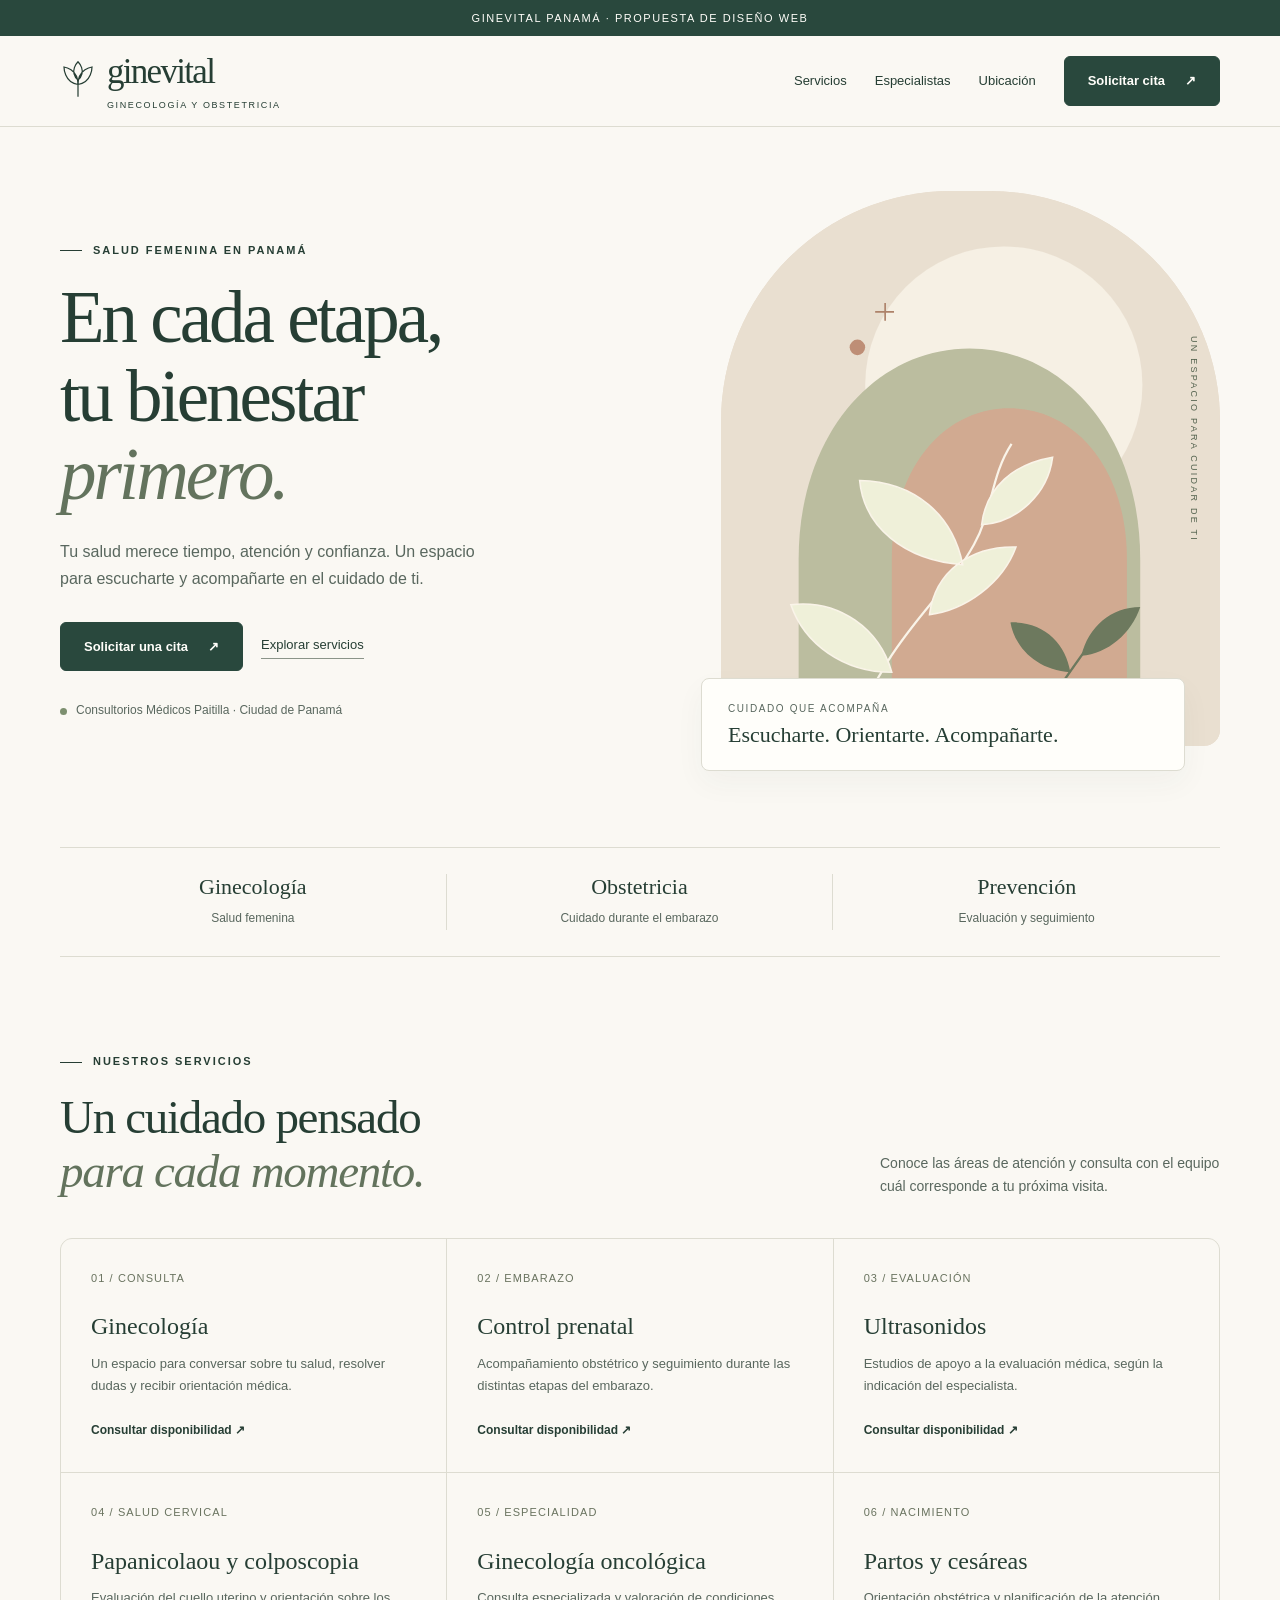
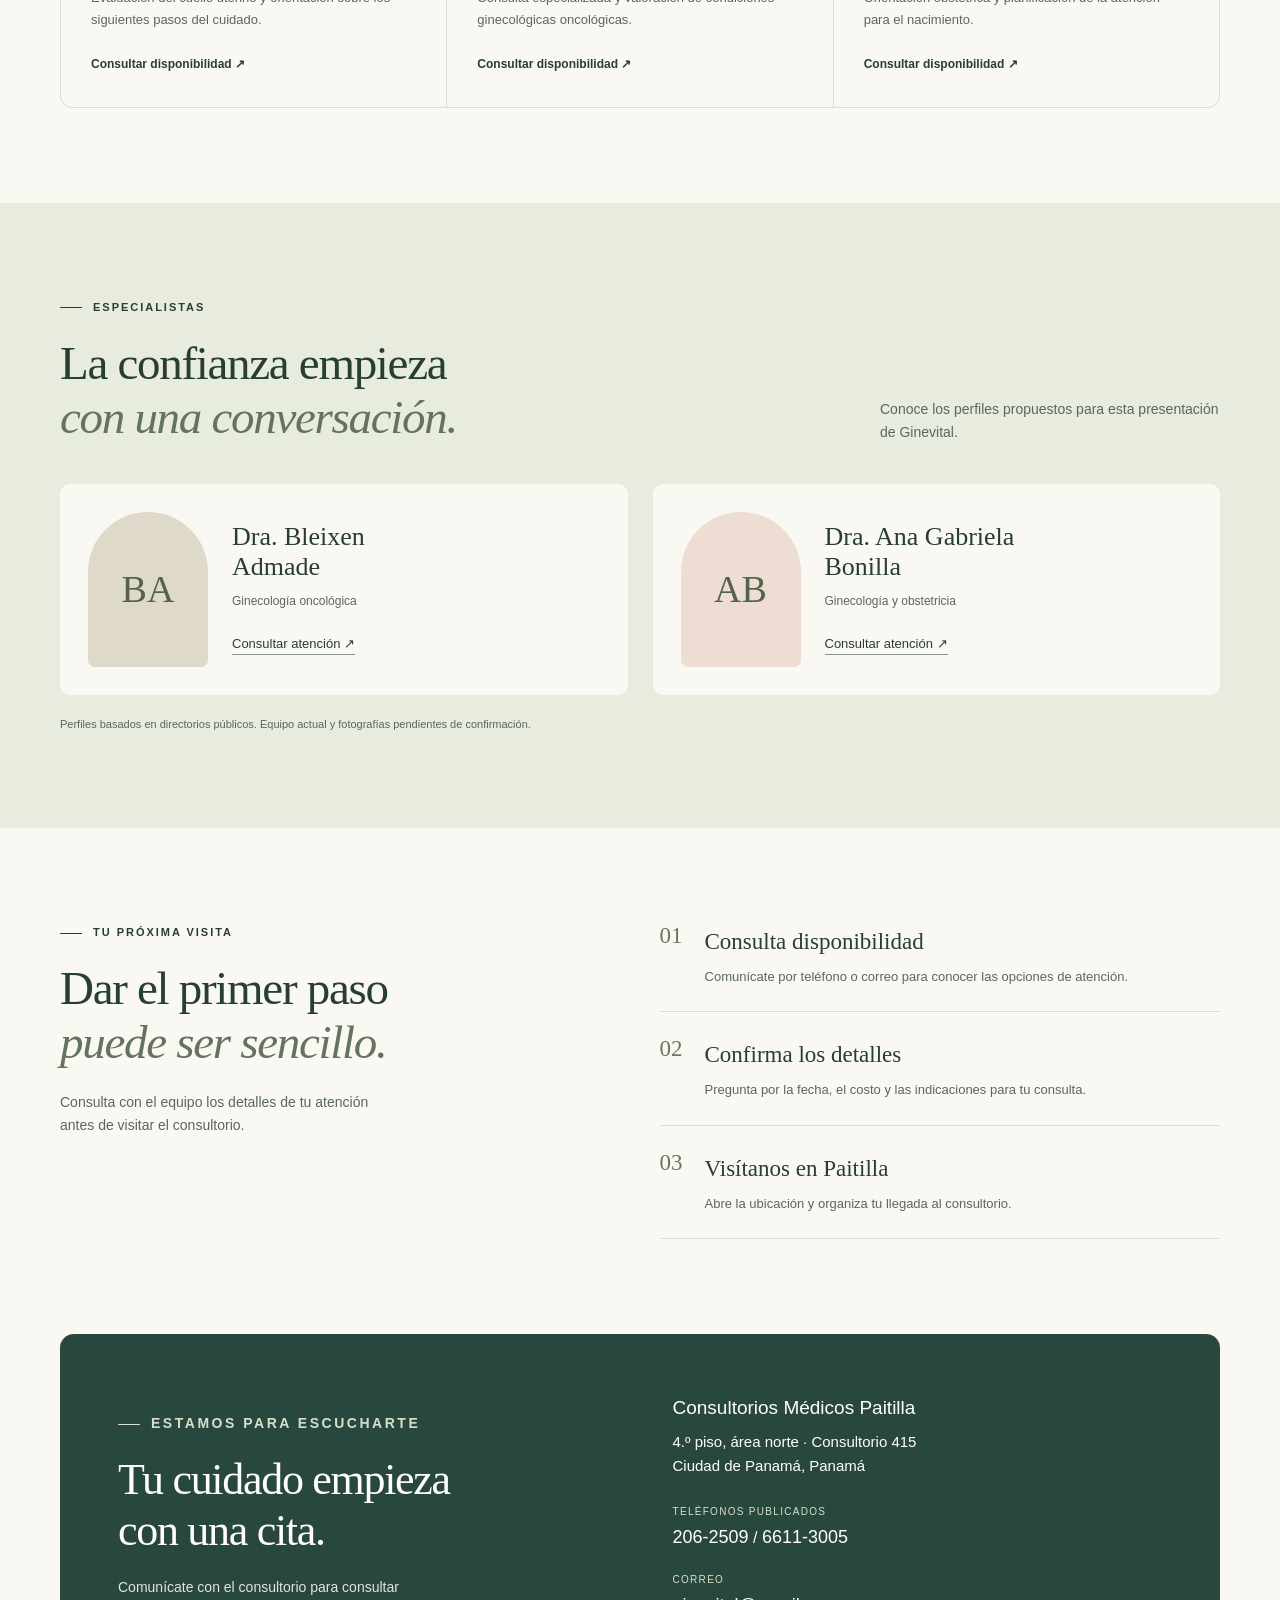
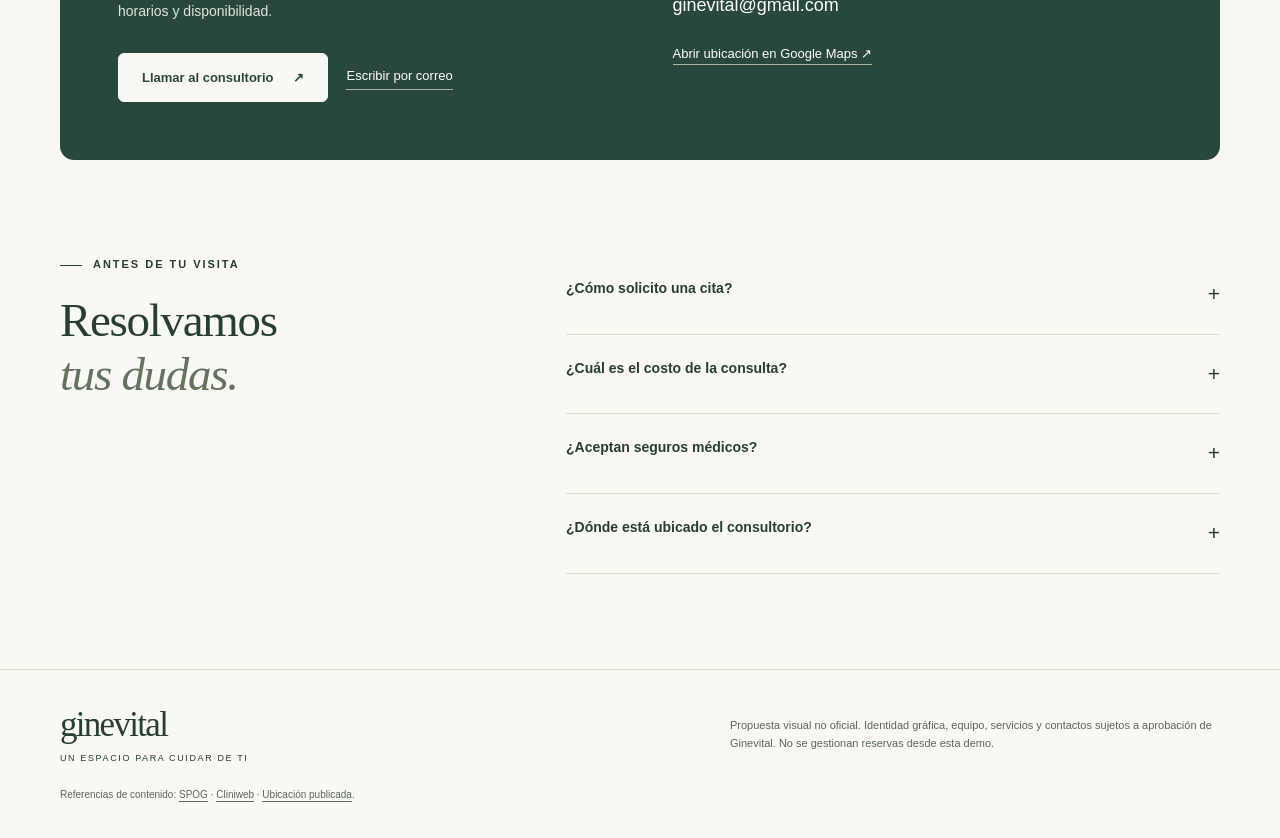
==== index.html @ 0baf0854 "Rename Index.html to index.html" ====
<!doctype html>
<html lang="es">
<head>
<meta charset="utf-8">
<meta name="viewport" content="width=device-width,initial-scale=1">
<meta name="description" content="Propuesta de sitio web para Ginevital Panamá: ginecología, obstetricia y salud femenina.">
<meta name="robots" content="noindex,nofollow">
<meta name="theme-color" content="#29483d">
<title>Ginevital Panamá · Propuesta web</title>

<style>
:root{
  --paper:#faf8f3;
  --ink:#263e34;
  --green:#29483d;
  --sage:#e7ecdf;
  --rose:#edddd2;
  --muted:#59675e;
  --line:#dddcd1;
  --white:#fffefa;
}

*{box-sizing:border-box}
html{scroll-behavior:smooth;scroll-padding-top:100px}
body{
  margin:0;
  background:var(--paper);
  color:var(--ink);
  font-family:Arial,Helvetica,sans-serif;
  line-height:1.65;
}
a{color:inherit;text-decoration:none}
button{font:inherit;cursor:pointer}
a:focus-visible,button:focus-visible,summary:focus-visible{
  outline:3px solid #a45539;
  outline-offset:5px;
}
button[hidden]{display:none!important}
svg{display:block;max-width:100%}
.container{width:min(1160px,calc(100% - 48px));margin:auto}
.skip{
  position:absolute;
  top:-100px;
  left:16px;
  z-index:20;
  background:white;
  padding:12px;
}
.skip:focus{top:12px}

.proposal{
  background:var(--green);
  color:var(--white);
  text-align:center;
  font-size:11px;
  letter-spacing:.14em;
  padding:9px 16px;
  text-transform:uppercase;
}
header{
  position:sticky;
  top:0;
  z-index:10;
  background:rgba(250,248,243,.97);
  border-bottom:1px solid var(--line);
}
.header-inner{
  min-height:90px;
  display:flex;
  align-items:center;
  justify-content:space-between;
  gap:24px;
  position:relative;
}
.brand{display:flex;align-items:center;gap:11px;line-height:1}
.brand-mark{width:36px;height:42px;flex-shrink:0}
.brand-name{font:35px Georgia,serif;letter-spacing:-1.7px}
.brand small{
  display:block;
  font:9px Arial,sans-serif;
  letter-spacing:.18em;
  margin-top:8px;
}
.nav{display:flex;gap:28px;align-items:center;font-size:13px}
.nav>a:not(.button):hover{
  text-decoration:underline;
  text-underline-offset:7px;
}
.button{
  display:inline-flex;
  justify-content:center;
  align-items:center;
  gap:20px;
  min-height:49px;
  padding:13px 23px;
  border:1px solid var(--green);
  border-radius:6px;
  background:var(--green);
  color:var(--white);
  font-size:13px;
  font-weight:600;
  transition:background .2s,transform .2s;
}
.button:hover{background:#3c5d4c;transform:translateY(-2px)}
.menu-toggle{display:none}

.hero{
  padding:64px 0 76px;
  display:grid;
  grid-template-columns:1.1fr 1fr;
  gap:70px;
  align-items:center;
}
.eyebrow{
  font-size:11px;
  font-weight:700;
  letter-spacing:.18em;
  text-transform:uppercase;
  margin:0 0 20px;
}
.eyebrow:before{
  content:"";
  display:inline-block;
  width:22px;
  height:1px;
  background:currentColor;
  vertical-align:middle;
  margin-right:11px;
}
h1,h2,h3,p{margin-top:0}
h1,h2,h3{font-family:Georgia,serif;font-weight:400}
h1{
  font-size:clamp(45px,5.7vw,76px);
  line-height:1.08;
  letter-spacing:-3px;
  margin-bottom:24px;
}
h1 em,h2 em{font-weight:400;color:#63735d}
.hero-copy>p:not(.eyebrow){
  font-size:16px;
  color:var(--muted);
  max-width:420px;
}
.actions{
  display:flex;
  flex-wrap:wrap;
  align-items:center;
  gap:18px;
  margin:30px 0;
}
.text-link{
  font-size:13px;
  border-bottom:1px solid #8b9489;
  padding-bottom:3px;
}
.location-note{
  font-size:12px;
  color:var(--muted);
  display:flex;
  gap:9px;
  align-items:center;
}
.dot{
  display:inline-block;
  width:7px;
  height:7px;
  border-radius:50%;
  background:#7c8f6f;
  flex-shrink:0;
}

.hero-art{position:relative;padding:0 0 25px 20px}
.art-frame{
  position:relative;
  overflow:hidden;
  background:#eadfd1;
  border-radius:230px 230px 16px 16px;
  min-height:470px;
  display:flex;
  align-items:center;
  justify-content:center;
}
.art-frame svg{width:100%;height:auto}
.art-note{
  position:absolute;
  bottom:0;
  left:0;
  right:35px;
  background:var(--white);
  border:1px solid var(--line);
  box-shadow:0 12px 30px #29483d0b;
  padding:22px 26px;
  border-radius:8px;
}
.art-note small{
  display:block;
  color:var(--muted);
  font-size:10px;
  letter-spacing:.16em;
  text-transform:uppercase;
  margin-bottom:4px;
}
.art-note p{font:22px Georgia,serif;margin:0}
.art-label{
  position:absolute;
  right:19px;
  top:145px;
  writing-mode:vertical-rl;
  font-size:9px;
  letter-spacing:.25em;
  color:#53624e;
}

.specialty-strip{
  border-top:1px solid var(--line);
  border-bottom:1px solid var(--line);
  display:grid;
  grid-template-columns:repeat(3,1fr);
  padding:26px 0;
}
.specialty-strip>div{
  text-align:center;
  border-right:1px solid var(--line);
  padding:0 8px;
}
.specialty-strip>div:last-child{border:0}
.specialty-strip strong{
  display:block;
  font:22px Georgia,serif;
  margin-bottom:4px;
}
.specialty-strip span{font-size:12px;color:var(--muted)}

section{scroll-margin-top:100px}
.section{padding:95px 0}
.section-head{
  display:flex;
  justify-content:space-between;
  align-items:end;
  gap:45px;
  margin-bottom:40px;
}
h2{
  font-size:clamp(32px,4vw,47px);
  line-height:1.15;
  letter-spacing:-1.3px;
  margin:0;
}
.section-head>p{
  font-size:14px;
  color:var(--muted);
  max-width:340px;
  margin:0;
}
.services{
  display:grid;
  grid-template-columns:repeat(3,1fr);
  gap:1px;
  background:var(--line);
  border:1px solid var(--line);
  border-radius:12px;
  overflow:hidden;
}
.service{
  background:var(--paper);
  padding:30px;
  transition:background .2s;
}
.service:hover{background:#f0f1e8}
.service-number{
  font-size:11px;
  letter-spacing:.1em;
  color:#69735f;
  display:block;
  margin-bottom:25px;
}
.service h3{
  font-size:24px;
  line-height:1.2;
  margin-bottom:12px;
}
.service p{
  font-size:13px;
  color:var(--muted);
  margin-bottom:20px;
}
.service a{font-size:12px;font-weight:600}
.service a:hover{text-decoration:underline}

.team-section{background:var(--sage)}
.team{display:grid;grid-template-columns:1fr 1fr;gap:25px}
.doctor{
  display:grid;
  grid-template-columns:120px 1fr;
  gap:24px;
  align-items:center;
  background:var(--paper);
  padding:28px;
  border-radius:10px;
}
.portrait{
  height:155px;
  background:#dfd9c9;
  border-radius:70px 70px 8px 8px;
  display:grid;
  place-items:center;
  font:38px Georgia,serif;
  color:#53634c;
}
.doctor:nth-child(2) .portrait{background:var(--rose)}
.doctor h3{font-size:26px;line-height:1.15;margin-bottom:10px}
.doctor p{font-size:12px;color:var(--muted);margin:0 0 18px}
.demo-note{font-size:11px;color:var(--muted);margin:20px 0 0}

.visit{
  display:grid;
  grid-template-columns:1fr 1.1fr;
  gap:90px;
  align-items:start;
}
.visit-intro>p:last-child{
  margin-top:22px;
  color:var(--muted);
  max-width:340px;
  font-size:14px;
}
.steps{margin:0;padding:0;list-style:none}
.steps li{
  display:flex;
  gap:22px;
  padding:24px 0;
  border-bottom:1px solid var(--line);
}
.steps li:first-child{padding-top:0}
.step-number{font:23px Georgia,serif;color:#6a765e}
.steps h3{font-size:23px;margin-bottom:5px}
.steps p{font-size:13px;color:var(--muted);margin:0}

.contact-box{
  display:grid;
  grid-template-columns:1fr 1fr;
  gap:65px;
  background:var(--green);
  color:var(--white);
  padding:58px;
  border-radius:14px;
}
.contact-box .eyebrow{color:#d6dfcc}
.contact-box h2{font-size:44px}
.contact-box p{
  font-size:14px;
  color:#e1e5dc;
  margin-top:20px;
  max-width:320px;
}
.contact-box address{font-style:normal;font-size:15px}
.contact-box address strong{
  display:block;
  font-weight:400;
  font-size:19px;
  margin-bottom:6px;
}
.contact-details{display:grid;gap:20px;margin-top:25px}
.contact-details small{
  display:block;
  font-size:10px;
  letter-spacing:.13em;
  color:#d6dfcc;
  text-transform:uppercase;
  margin-bottom:2px;
}
.contact-details a{font-size:18px;overflow-wrap:anywhere}
.contact-details a:hover{text-decoration:underline}
.contact-box .button{
  background:var(--paper);
  color:var(--green);
  border-color:var(--paper);
}
.contact-box .button:hover{background:var(--rose)}
.contact-box .text-link{border-color:#a8b6a1}
.contact-box .actions{margin-bottom:0}

.faq{display:grid;grid-template-columns:.8fr 1.2fr;gap:70px}
details{border-bottom:1px solid var(--line)}
summary{
  padding:22px 0;
  font-size:14px;
  font-weight:600;
  cursor:pointer;
  list-style:none;
  display:flex;
  justify-content:space-between;
  gap:15px;
}
summary::-webkit-details-marker{display:none}
summary:after{content:"+";font-size:21px;font-weight:400}
details[open] summary:after{content:"−"}
details p{
  font-size:13px;
  color:var(--muted);
  max-width:520px;
  margin-bottom:22px;
}

footer{border-top:1px solid var(--line);padding:35px 0}
.footer-inner{
  display:flex;
  align-items:center;
  justify-content:space-between;
  gap:35px;
}
.footer-inner>p{
  font-size:11px;
  color:var(--muted);
  max-width:490px;
  margin:0;
}
.source-note{margin-top:24px;font-size:10px;color:var(--muted)}
.source-note a{text-decoration:underline;text-underline-offset:3px}

@media(max-width:1000px){
  .hero{gap:35px}
  .nav{gap:17px}
  .doctor{
    grid-template-columns:85px 1fr;
    padding:23px;
    gap:18px;
  }
  .portrait{height:135px}
  .contact-box{padding:40px;gap:35px}
  .visit{gap:45px}
}

@media(max-width:760px){
  .container{width:calc(100% - 36px)}
  .header-inner{
    min-height:79px;
    flex-wrap:wrap;
    gap:16px;
    padding:15px 0;
  }
  .brand-name{font-size:30px}
  .brand small{font-size:8px}
  .nav{width:100%;flex-wrap:wrap;gap:16px;padding:10px 0}
  .js .menu-toggle{
    display:inline-flex;
    border:1px solid var(--line);
    background:transparent;
    padding:9px 14px;
    border-radius:5px;
    font-size:12px;
    min-height:44px;
  }
  .js .nav{display:none}
  .js .nav.is-open{display:flex}
  .hero{
    grid-template-columns:1fr;
    padding:45px 0 48px;
    gap:30px;
  }
  h1{letter-spacing:-2px;font-size:clamp(44px,9.5vw,64px)}
  .hero-art{width:min(430px,100%);margin:auto}
  .art-frame{min-height:0;height:350px}
  .art-frame svg{height:100%;width:100%}
  .art-label{top:100px}
  .specialty-strip{padding:22px 0}
  .specialty-strip strong{font-size:17px}
  .specialty-strip span{font-size:10px}
  .section{padding:62px 0}
  .section-head{display:block}
  .section-head>p{margin-top:20px}
  .services{grid-template-columns:repeat(2,1fr)}
  .service{padding:24px}
  .service h3{font-size:22px}
  .team{grid-template-columns:1fr}
  .doctor{grid-template-columns:95px 1fr}
  .portrait{height:130px}
  .visit,.contact-box,.faq{grid-template-columns:1fr;gap:35px}
  .contact-box{padding:32px 25px}
  .contact-box h2{font-size:37px}
  .contact-details a{font-size:17px}
  .footer-inner{align-items:start;flex-direction:column}
}

@media(max-width:420px){
  .services{grid-template-columns:1fr}
  .service-number{margin-bottom:12px}
  .specialty-strip strong{font-size:15px}
  .specialty-strip span{font-size:9px}
  .actions{gap:15px}
  .art-note{right:12px;padding:18px}
  .art-note p{font-size:20px}
  .doctor{
    padding:20px;
    grid-template-columns:75px 1fr;
    gap:16px;
  }
  .doctor h3{font-size:23px}
}

@media(prefers-reduced-motion:reduce){
  html{scroll-behavior:auto}
  *{transition:none!important}
}
</style>
</head>

<body>
<a class="skip" href="#contenido">Saltar al contenido</a>

<div class="proposal">
  Ginevital Panamá · Propuesta de diseño web
</div>

<header>
  <div class="container header-inner">
    <a class="brand" href="#inicio" aria-label="Ginevital, inicio">
      <svg class="brand-mark" viewBox="0 0 40 48"
           fill="none" stroke="currentColor" stroke-width="1.4"
           aria-hidden="true">
        <path d="M20 42V23M20 28C4 26 4 8 4 8s16 2 16 20ZM20 28C36 26 36 8 36 8s-16 2-16 20ZM20 23C9 13 20 2 20 2s11 11 0 21Z"/>
      </svg>
      <span class="brand-name">
        ginevital
        <small>GINECOLOGÍA Y OBSTETRICIA</small>
      </span>
    </a>

    <button class="menu-toggle"
            aria-controls="navigation"
            aria-expanded="false"
            hidden>
      Menú
    </button>

    <nav class="nav" id="navigation" aria-label="Navegación principal">
      <a href="#servicios">Servicios</a>
      <a href="#especialistas">Especialistas</a>
      <a href="#ubicacion">Ubicación</a>
      <a class="button" href="#contacto">
        Solicitar cita <span aria-hidden="true">↗</span>
      </a>
    </nav>
  </div>
</header>

<main id="contenido">

  <div class="container" id="inicio">
    <section class="hero" aria-labelledby="hero-title">
      <div class="hero-copy">
        <p class="eyebrow">Salud femenina en Panamá</p>

        <h1 id="hero-title">
          En cada etapa,<br>
          tu bienestar<br>
          <em>primero.</em>
        </h1>

        <p>
          Tu salud merece tiempo, atención y confianza.
          Un espacio para escucharte y acompañarte en el cuidado de ti.
        </p>

        <div class="actions">
          <a class="button" href="#contacto">
            Solicitar una cita <span aria-hidden="true">↗</span>
          </a>
          <a class="text-link" href="#servicios">Explorar servicios</a>
        </div>

        <div class="location-note">
          <span class="dot" aria-hidden="true"></span>
          Consultorios Médicos Paitilla · Ciudad de Panamá
        </div>
      </div>

      <div class="hero-art">
        <div class="art-frame">
          <svg viewBox="0 0 450 500" aria-hidden="true">
            <rect width="450" height="500" fill="#e9dfd0"/>
            <circle cx="255" cy="175" r="125" fill="#f6f0e4"/>

            <path d="M70 500V332c0-114 70-190 154-190s154 76 154 190v168"
                  fill="#bbbd9f"/>
            <path d="M154 500V332c0-82 47-136 106-136s106 54 106 136v168"
                  fill="#d1aa91"/>

            <path d="M115 500c33-99 83-127 113-181 17-30 15-62 34-91"
                  fill="none" stroke="#faf4e9" stroke-width="2"/>

            <path d="M218 337c-53-4-89-34-93-76 50 1 84 31 93 76Zm-30 45c32-4 66-28 78-61-41-1-73 22-78 61Zm-34 52c-44 0-79-26-91-61 44-5 80 22 91 61Zm81-133c32-2 60-28 64-61-35 6-60 27-64 61Z"
                  fill="#eff0d9" stroke="#faf4e9" stroke-width="1.4"/>

            <path d="M277 500c15-40 43-72 66-107"
                  fill="none" stroke="#6d795e" stroke-width="2"/>

            <path d="M315 434c-30-2-50-22-54-45 30-1 50 19 54 45Zm10-15c24-2 45-20 53-44-26 0-47 18-53 44Z"
                  fill="#6d795e"/>

            <circle cx="123" cy="141" r="7" fill="#be8e76"/>
            <path d="M139 109h17m-8-8v16"
                  stroke="#ae826a" stroke-width="1.5"/>
          </svg>

          <span class="art-label">UN ESPACIO PARA CUIDAR DE TI</span>
        </div>

        <div class="art-note">
          <small>Cuidado que acompaña</small>
          <p>Escucharte. Orientarte. Acompañarte.</p>
        </div>
      </div>
    </section>

    <div class="specialty-strip">
      <div>
        <strong>Ginecología</strong>
        <span>Salud femenina</span>
      </div>
      <div>
        <strong>Obstetricia</strong>
        <span>Cuidado durante el embarazo</span>
      </div>
      <div>
        <strong>Prevención</strong>
        <span>Evaluación y seguimiento</span>
      </div>
    </div>
  </div>

  <section class="section container" id="servicios"
           aria-labelledby="services-title">
    <div class="section-head">
      <div>
        <p class="eyebrow">Nuestros servicios</p>
        <h2 id="services-title">
          Un cuidado pensado<br>
          <em>para cada momento.</em>
        </h2>
      </div>
      <p>
        Conoce las áreas de atención y consulta con el equipo
        cuál corresponde a tu próxima visita.
      </p>
    </div>

    <div class="services">
      <article class="service">
        <span class="service-number">01 / CONSULTA</span>
        <h3>Ginecología</h3>
        <p>
          Un espacio para conversar sobre tu salud,
          resolver dudas y recibir orientación médica.
        </p>
        <a href="#contacto">
          Consultar disponibilidad <span aria-hidden="true">↗</span>
        </a>
      </article>

      <article class="service">
        <span class="service-number">02 / EMBARAZO</span>
        <h3>Control prenatal</h3>
        <p>
          Acompañamiento obstétrico y seguimiento
          durante las distintas etapas del embarazo.
        </p>
        <a href="#contacto">
          Consultar disponibilidad <span aria-hidden="true">↗</span>
        </a>
      </article>

      <article class="service">
        <span class="service-number">03 / EVALUACIÓN</span>
        <h3>Ultrasonidos</h3>
        <p>
          Estudios de apoyo a la evaluación médica,
          según la indicación del especialista.
        </p>
        <a href="#contacto">
          Consultar disponibilidad <span aria-hidden="true">↗</span>
        </a>
      </article>

      <article class="service">
        <span class="service-number">04 / SALUD CERVICAL</span>
        <h3>Papanicolaou y colposcopia</h3>
        <p>
          Evaluación del cuello uterino y orientación
          sobre los siguientes pasos del cuidado.
        </p>
        <a href="#contacto">
          Consultar disponibilidad <span aria-hidden="true">↗</span>
        </a>
      </article>

      <article class="service">
        <span class="service-number">05 / ESPECIALIDAD</span>
        <h3>Ginecología oncológica</h3>
        <p>
          Consulta especializada y valoración
          de condiciones ginecológicas oncológicas.
        </p>
        <a href="#contacto">
          Consultar disponibilidad <span aria-hidden="true">↗</span>
        </a>
      </article>

      <article class="service">
        <span class="service-number">06 / NACIMIENTO</span>
        <h3>Partos y cesáreas</h3>
        <p>
          Orientación obstétrica y planificación
          de la atención para el nacimiento.
        </p>
        <a href="#contacto">
          Consultar disponibilidad <span aria-hidden="true">↗</span>
        </a>
      </article>
    </div>
  </section>

  <section class="section team-section" id="especialistas"
           aria-labelledby="team-title">
    <div class="container">
      <div class="section-head">
        <div>
          <p class="eyebrow">Especialistas</p>
          <h2 id="team-title">
            La confianza empieza<br>
            <em>con una conversación.</em>
          </h2>
        </div>
        <p>
          Conoce los perfiles propuestos
          para esta presentación de Ginevital.
        </p>
      </div>

      <div class="team">
        <article class="doctor">
          <div class="portrait" aria-hidden="true">BA</div>
          <div>
            <h3>Dra. Bleixen<br>Admade</h3>
            <p>Ginecología oncológica</p>
            <a class="text-link" href="#contacto">
              Consultar atención ↗
            </a>
          </div>
        </article>

        <article class="doctor">
          <div class="portrait" aria-hidden="true">AB</div>
          <div>
            <h3>Dra. Ana Gabriela<br>Bonilla</h3>
            <p>Ginecología y obstetricia</p>
            <a class="text-link" href="#contacto">
              Consultar atención ↗
            </a>
          </div>
        </article>
      </div>

      <p class="demo-note">
        Perfiles basados en directorios públicos.
        Equipo actual y fotografías pendientes de confirmación.
      </p>
    </div>
  </section>

  <section class="section container visit" aria-labelledby="visit-title">
    <div class="visit-intro">
      <p class="eyebrow">Tu próxima visita</p>
      <h2 id="visit-title">
        Dar el primer paso<br>
        <em>puede ser sencillo.</em>
      </h2>
      <p>
        Consulta con el equipo los detalles de tu atención
        antes de visitar el consultorio.
      </p>
    </div>

    <ol class="steps">
      <li>
        <span class="step-number" aria-hidden="true">01</span>
        <div>
          <h3>Consulta disponibilidad</h3>
          <p>
            Comunícate por teléfono o correo
            para conocer las opciones de atención.
          </p>
        </div>
      </li>
      <li>
        <span class="step-number" aria-hidden="true">02</span>
        <div>
          <h3>Confirma los detalles</h3>
          <p>
            Pregunta por la fecha, el costo
            y las indicaciones para tu consulta.
          </p>
        </div>
      </li>
      <li>
        <span class="step-number" aria-hidden="true">03</span>
        <div>
          <h3>Visítanos en Paitilla</h3>
          <p>
            Abre la ubicación y organiza
            tu llegada al consultorio.
          </p>
        </div>
      </li>
    </ol>
  </section>

  <section class="container" id="contacto"
           aria-labelledby="contact-title">
    <div class="contact-box">
      <div>
        <p class="eyebrow">Estamos para escucharte</p>
        <h2 id="contact-title">
          Tu cuidado empieza<br>
          con una cita.
        </h2>
        <p>
          Comunícate con el consultorio
          para consultar horarios y disponibilidad.
        </p>

        <div class="actions">
          <a class="button" href="tel:+5072062509">
            Llamar al consultorio <span aria-hidden="true">↗</span>
          </a>
          <a class="text-link" href="mailto:ginevital@gmail.com">
            Escribir por correo
          </a>
        </div>
      </div>

      <div id="ubicacion">
        <address>
          <strong>Consultorios Médicos Paitilla</strong>
          4.º piso, área norte · Consultorio 415<br>
          Ciudad de Panamá, Panamá
        </address>

        <div class="contact-details">
          <div>
            <small>Teléfonos publicados</small>
            <a href="tel:+5072062509">206-2509</a>
            <span aria-hidden="true">/</span>
            <a href="tel:+50766113005">6611-3005</a>
          </div>

          <div>
            <small>Correo</small>
            <a href="mailto:ginevital@gmail.com">
              ginevital@gmail.com
            </a>
          </div>

          <div>
            <a class="text-link"
               style="font-size:13px"
               href="https://www.google.com/maps/search/?api=1&amp;query=Ginevital%20Consultorios%20Medicos%20Paitilla%20Panama"
               target="_blank"
               rel="noopener noreferrer">
              Abrir ubicación en Google Maps ↗
            </a>
          </div>
        </div>
      </div>
    </div>
  </section>

  <section class="section container faq" aria-labelledby="faq-title">
    <div>
      <p class="eyebrow">Antes de tu visita</p>
      <h2 id="faq-title">
        Resolvamos<br>
        <em>tus dudas.</em>
      </h2>
    </div>

    <div>
      <details>
        <summary>¿Cómo solicito una cita?</summary>
        <p>
          Utiliza los enlaces de teléfono o correo de esta página.
          El consultorio deberá confirmar directamente tu fecha
          y horario; esta propuesta no realiza reservas.
        </p>
      </details>

      <details>
        <summary>¿Cuál es el costo de la consulta?</summary>
        <p>
          Consulta el precio directamente con el equipo y pregunta
          si los estudios o procedimientos se cobran por separado.
        </p>
      </details>

      <details>
        <summary>¿Aceptan seguros médicos?</summary>
        <p>
          Confirma con el consultorio si trabajan con tu aseguradora
          y cuáles son los requisitos de tu cobertura.
        </p>
      </details>

      <details>
        <summary>¿Dónde está ubicado el consultorio?</summary>
        <p>
          La ubicación publicada es Consultorios Médicos Paitilla,
          cuarto piso, área norte, consultorio 415.
          Confirma la dirección al solicitar la cita.
        </p>
      </details>
    </div>
  </section>
</main>

<footer>
  <div class="container">
    <div class="footer-inner">
      <a class="brand" href="#inicio">
        <span class="brand-name">
          ginevital
          <small>UN ESPACIO PARA CUIDAR DE TI</small>
        </span>
      </a>

      <p>
        Propuesta visual no oficial. Identidad gráfica, equipo,
        servicios y contactos sujetos a aprobación de Ginevital.
        No se gestionan reservas desde esta demo.
      </p>
    </div>

    <div class="source-note">
      Referencias de contenido:
      <a href="https://spogpanama.org/dra-bleixen-admade/"
         target="_blank" rel="noopener noreferrer">SPOG</a> ·
      <a href="https://directorio.cliniweb.com/dra-ana-gabriela-bonilla"
         target="_blank" rel="noopener noreferrer">Cliniweb</a> ·
      <a href="https://safetywing.com/nomad-care-map/panama/panama-city_panam%C3%A1-province/ginevital"
         target="_blank" rel="noopener noreferrer">Ubicación publicada</a>.
    </div>
  </div>
</footer>

<script>
document.documentElement.classList.add('js');

const menuButton = document.querySelector('.menu-toggle');
const navigation = document.getElementById('navigation');

menuButton.hidden = false;

function closeMenu() {
  navigation.classList.remove('is-open');
  menuButton.setAttribute('aria-expanded', 'false');
}

menuButton.addEventListener('click', function () {
  const open = menuButton.getAttribute('aria-expanded') !== 'true';
  menuButton.setAttribute('aria-expanded', String(open));
  navigation.classList.toggle('is-open', open);
});

navigation.querySelectorAll('a').forEach(function (link) {
  link.addEventListener('click', closeMenu);
});

document.addEventListener('keydown', function (event) {
  if (
    event.key === 'Escape' &&
    menuButton.getAttribute('aria-expanded') === 'true'
  ) {
    closeMenu();
    menuButton.focus();
  }
});
</script>
</body>
</html>
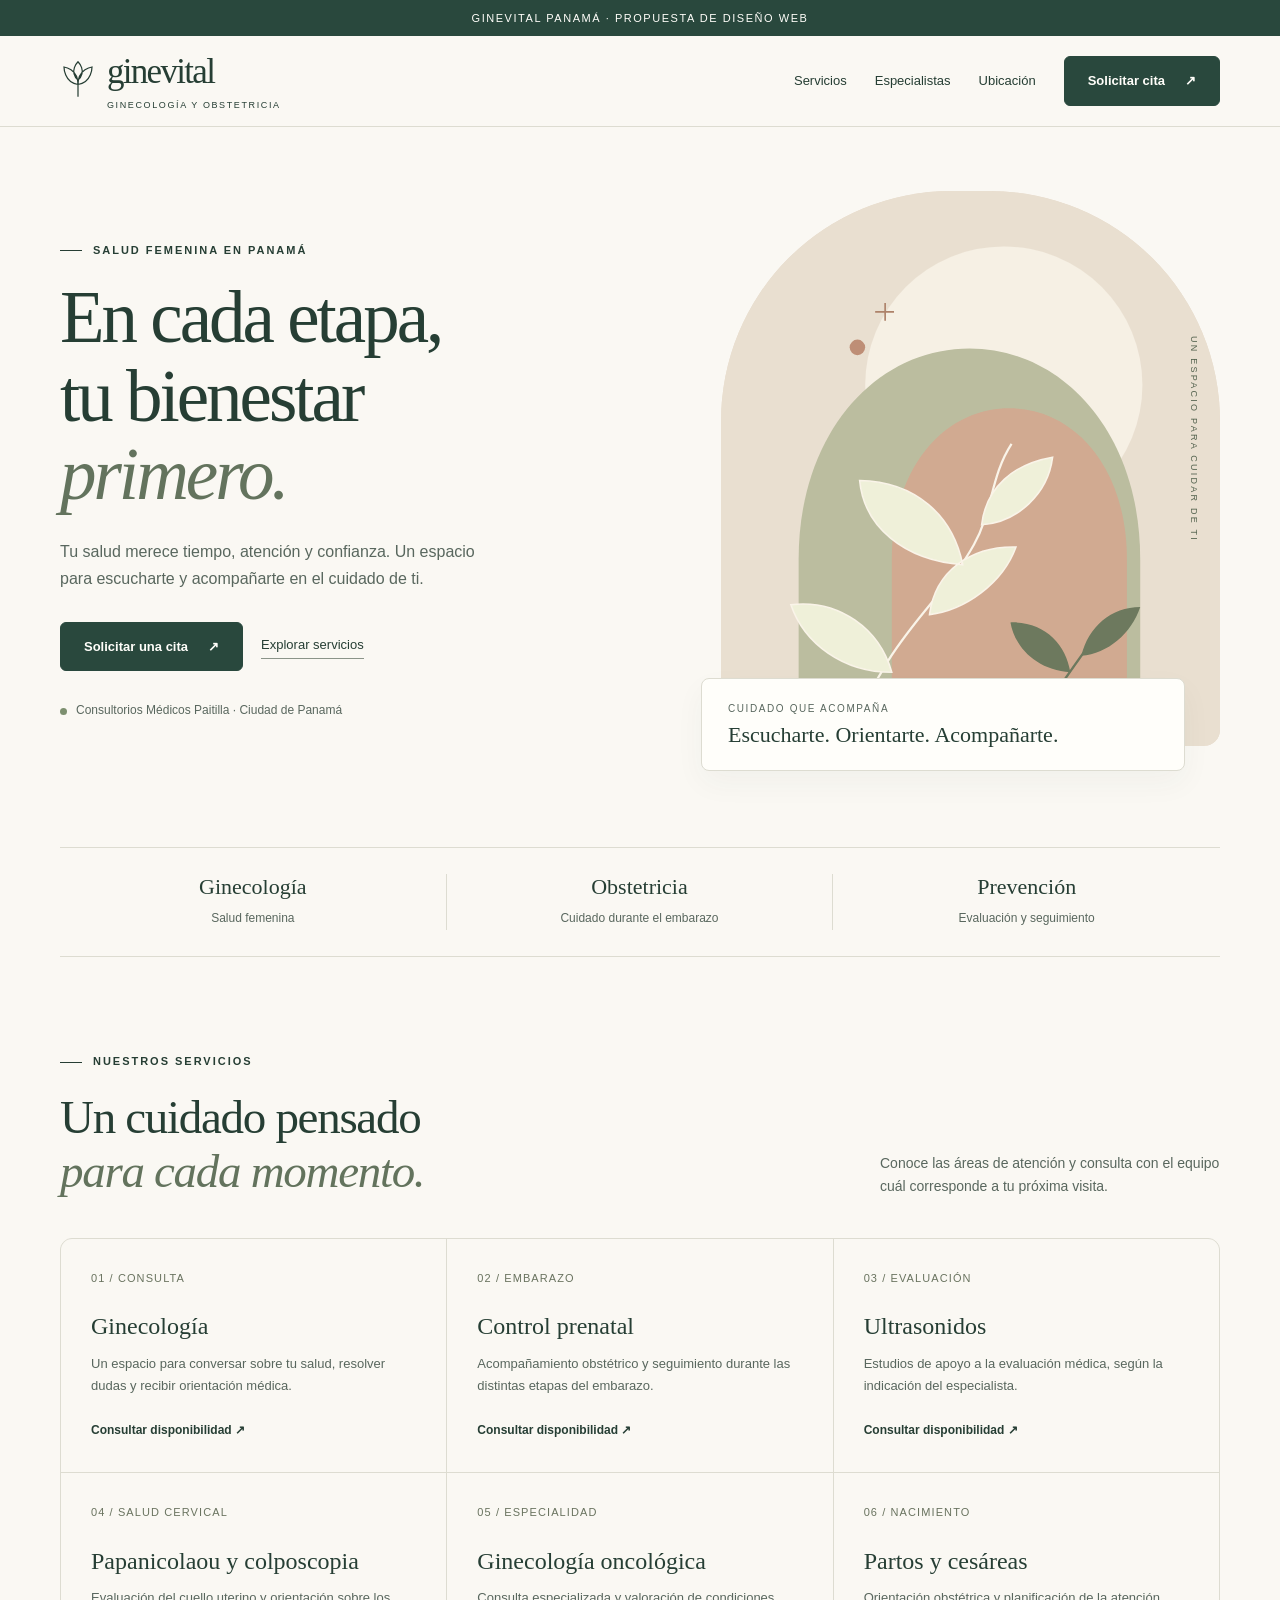
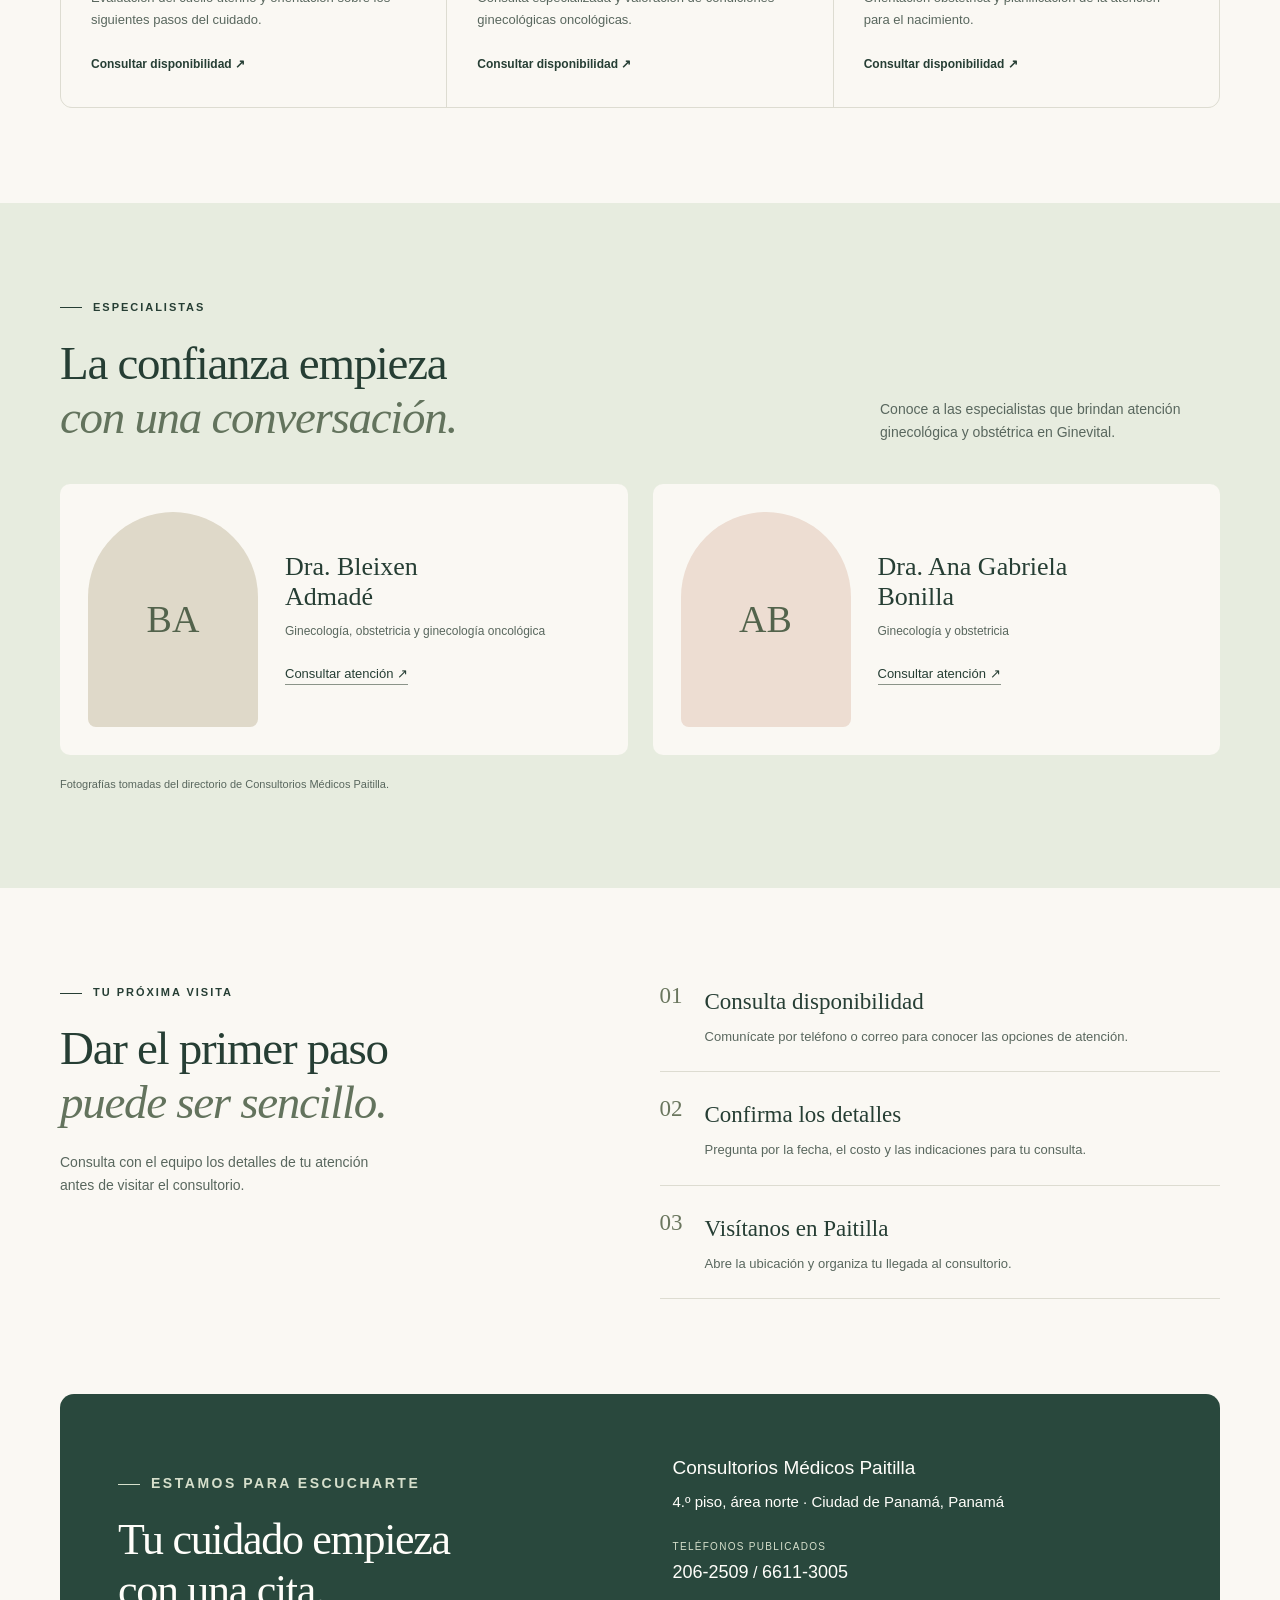
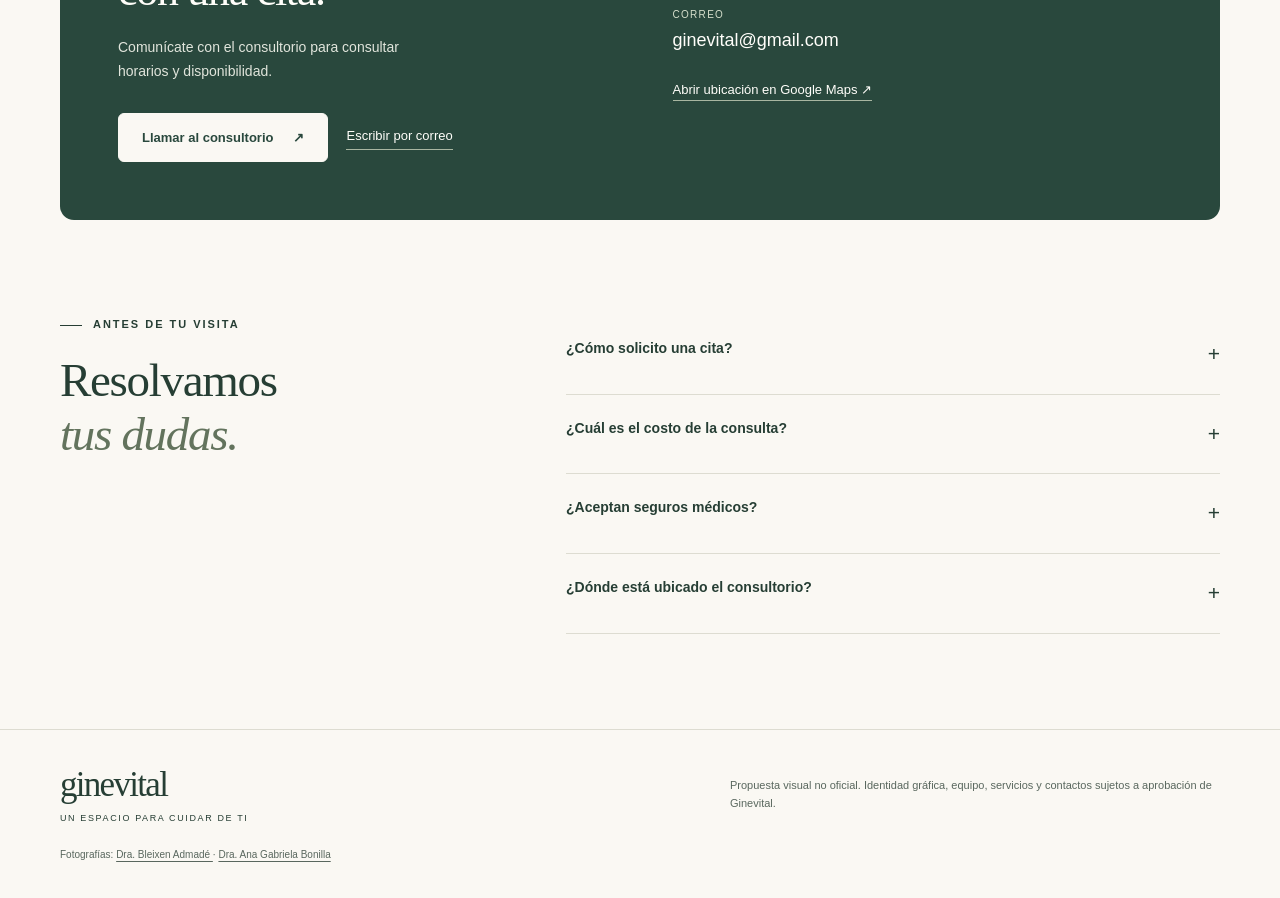
==== commit 45a1f2b9: "Update index.html" ====
--- a/index.html
+++ b/index.html
@@ -1,988 +1,1416 @@
 <!doctype html>
 <html lang="es">
 <head>
-<meta charset="utf-8">
-<meta name="viewport" content="width=device-width,initial-scale=1">
-<meta name="description" content="Propuesta de sitio web para Ginevital Panamá: ginecología, obstetricia y salud femenina.">
-<meta name="robots" content="noindex,nofollow">
-<meta name="theme-color" content="#29483d">
-<title>Ginevital Panamá · Propuesta web</title>
-
-<style>
-:root{
-  --paper:#faf8f3;
-  --ink:#263e34;
-  --green:#29483d;
-  --sage:#e7ecdf;
-  --rose:#edddd2;
-  --muted:#59675e;
-  --line:#dddcd1;
-  --white:#fffefa;
-}
-
-*{box-sizing:border-box}
-html{scroll-behavior:smooth;scroll-padding-top:100px}
-body{
-  margin:0;
-  background:var(--paper);
-  color:var(--ink);
-  font-family:Arial,Helvetica,sans-serif;
-  line-height:1.65;
-}
-a{color:inherit;text-decoration:none}
-button{font:inherit;cursor:pointer}
-a:focus-visible,button:focus-visible,summary:focus-visible{
-  outline:3px solid #a45539;
-  outline-offset:5px;
-}
-button[hidden]{display:none!important}
-svg{display:block;max-width:100%}
-.container{width:min(1160px,calc(100% - 48px));margin:auto}
-.skip{
-  position:absolute;
-  top:-100px;
-  left:16px;
-  z-index:20;
-  background:white;
-  padding:12px;
-}
-.skip:focus{top:12px}
-
-.proposal{
-  background:var(--green);
-  color:var(--white);
-  text-align:center;
-  font-size:11px;
-  letter-spacing:.14em;
-  padding:9px 16px;
-  text-transform:uppercase;
-}
-header{
-  position:sticky;
-  top:0;
-  z-index:10;
-  background:rgba(250,248,243,.97);
-  border-bottom:1px solid var(--line);
-}
-.header-inner{
-  min-height:90px;
-  display:flex;
-  align-items:center;
-  justify-content:space-between;
-  gap:24px;
-  position:relative;
-}
-.brand{display:flex;align-items:center;gap:11px;line-height:1}
-.brand-mark{width:36px;height:42px;flex-shrink:0}
-.brand-name{font:35px Georgia,serif;letter-spacing:-1.7px}
-.brand small{
-  display:block;
-  font:9px Arial,sans-serif;
-  letter-spacing:.18em;
-  margin-top:8px;
-}
-.nav{display:flex;gap:28px;align-items:center;font-size:13px}
-.nav>a:not(.button):hover{
-  text-decoration:underline;
-  text-underline-offset:7px;
-}
-.button{
-  display:inline-flex;
-  justify-content:center;
-  align-items:center;
-  gap:20px;
-  min-height:49px;
-  padding:13px 23px;
-  border:1px solid var(--green);
-  border-radius:6px;
-  background:var(--green);
-  color:var(--white);
-  font-size:13px;
-  font-weight:600;
-  transition:background .2s,transform .2s;
-}
-.button:hover{background:#3c5d4c;transform:translateY(-2px)}
-.menu-toggle{display:none}
-
-.hero{
-  padding:64px 0 76px;
-  display:grid;
-  grid-template-columns:1.1fr 1fr;
-  gap:70px;
-  align-items:center;
-}
-.eyebrow{
-  font-size:11px;
-  font-weight:700;
-  letter-spacing:.18em;
-  text-transform:uppercase;
-  margin:0 0 20px;
-}
-.eyebrow:before{
-  content:"";
-  display:inline-block;
-  width:22px;
-  height:1px;
-  background:currentColor;
-  vertical-align:middle;
-  margin-right:11px;
-}
-h1,h2,h3,p{margin-top:0}
-h1,h2,h3{font-family:Georgia,serif;font-weight:400}
-h1{
-  font-size:clamp(45px,5.7vw,76px);
-  line-height:1.08;
-  letter-spacing:-3px;
-  margin-bottom:24px;
-}
-h1 em,h2 em{font-weight:400;color:#63735d}
-.hero-copy>p:not(.eyebrow){
-  font-size:16px;
-  color:var(--muted);
-  max-width:420px;
-}
-.actions{
-  display:flex;
-  flex-wrap:wrap;
-  align-items:center;
-  gap:18px;
-  margin:30px 0;
-}
-.text-link{
-  font-size:13px;
-  border-bottom:1px solid #8b9489;
-  padding-bottom:3px;
-}
-.location-note{
-  font-size:12px;
-  color:var(--muted);
-  display:flex;
-  gap:9px;
-  align-items:center;
-}
-.dot{
-  display:inline-block;
-  width:7px;
-  height:7px;
-  border-radius:50%;
-  background:#7c8f6f;
-  flex-shrink:0;
-}
-
-.hero-art{position:relative;padding:0 0 25px 20px}
-.art-frame{
-  position:relative;
-  overflow:hidden;
-  background:#eadfd1;
-  border-radius:230px 230px 16px 16px;
-  min-height:470px;
-  display:flex;
-  align-items:center;
-  justify-content:center;
-}
-.art-frame svg{width:100%;height:auto}
-.art-note{
-  position:absolute;
-  bottom:0;
-  left:0;
-  right:35px;
-  background:var(--white);
-  border:1px solid var(--line);
-  box-shadow:0 12px 30px #29483d0b;
-  padding:22px 26px;
-  border-radius:8px;
-}
-.art-note small{
-  display:block;
-  color:var(--muted);
-  font-size:10px;
-  letter-spacing:.16em;
-  text-transform:uppercase;
-  margin-bottom:4px;
-}
-.art-note p{font:22px Georgia,serif;margin:0}
-.art-label{
-  position:absolute;
-  right:19px;
-  top:145px;
-  writing-mode:vertical-rl;
-  font-size:9px;
-  letter-spacing:.25em;
-  color:#53624e;
-}
-
-.specialty-strip{
-  border-top:1px solid var(--line);
-  border-bottom:1px solid var(--line);
-  display:grid;
-  grid-template-columns:repeat(3,1fr);
-  padding:26px 0;
-}
-.specialty-strip>div{
-  text-align:center;
-  border-right:1px solid var(--line);
-  padding:0 8px;
-}
-.specialty-strip>div:last-child{border:0}
-.specialty-strip strong{
-  display:block;
-  font:22px Georgia,serif;
-  margin-bottom:4px;
-}
-.specialty-strip span{font-size:12px;color:var(--muted)}
-
-section{scroll-margin-top:100px}
-.section{padding:95px 0}
-.section-head{
-  display:flex;
-  justify-content:space-between;
-  align-items:end;
-  gap:45px;
-  margin-bottom:40px;
-}
-h2{
-  font-size:clamp(32px,4vw,47px);
-  line-height:1.15;
-  letter-spacing:-1.3px;
-  margin:0;
-}
-.section-head>p{
-  font-size:14px;
-  color:var(--muted);
-  max-width:340px;
-  margin:0;
-}
-.services{
-  display:grid;
-  grid-template-columns:repeat(3,1fr);
-  gap:1px;
-  background:var(--line);
-  border:1px solid var(--line);
-  border-radius:12px;
-  overflow:hidden;
-}
-.service{
-  background:var(--paper);
-  padding:30px;
-  transition:background .2s;
-}
-.service:hover{background:#f0f1e8}
-.service-number{
-  font-size:11px;
-  letter-spacing:.1em;
-  color:#69735f;
-  display:block;
-  margin-bottom:25px;
-}
-.service h3{
-  font-size:24px;
-  line-height:1.2;
-  margin-bottom:12px;
-}
-.service p{
-  font-size:13px;
-  color:var(--muted);
-  margin-bottom:20px;
-}
-.service a{font-size:12px;font-weight:600}
-.service a:hover{text-decoration:underline}
-
-.team-section{background:var(--sage)}
-.team{display:grid;grid-template-columns:1fr 1fr;gap:25px}
-.doctor{
-  display:grid;
-  grid-template-columns:120px 1fr;
-  gap:24px;
-  align-items:center;
-  background:var(--paper);
-  padding:28px;
-  border-radius:10px;
-}
-.portrait{
-  height:155px;
-  background:#dfd9c9;
-  border-radius:70px 70px 8px 8px;
-  display:grid;
-  place-items:center;
-  font:38px Georgia,serif;
-  color:#53634c;
-}
-.doctor:nth-child(2) .portrait{background:var(--rose)}
-.doctor h3{font-size:26px;line-height:1.15;margin-bottom:10px}
-.doctor p{font-size:12px;color:var(--muted);margin:0 0 18px}
-.demo-note{font-size:11px;color:var(--muted);margin:20px 0 0}
-
-.visit{
-  display:grid;
-  grid-template-columns:1fr 1.1fr;
-  gap:90px;
-  align-items:start;
-}
-.visit-intro>p:last-child{
-  margin-top:22px;
-  color:var(--muted);
-  max-width:340px;
-  font-size:14px;
-}
-.steps{margin:0;padding:0;list-style:none}
-.steps li{
-  display:flex;
-  gap:22px;
-  padding:24px 0;
-  border-bottom:1px solid var(--line);
-}
-.steps li:first-child{padding-top:0}
-.step-number{font:23px Georgia,serif;color:#6a765e}
-.steps h3{font-size:23px;margin-bottom:5px}
-.steps p{font-size:13px;color:var(--muted);margin:0}
-
-.contact-box{
-  display:grid;
-  grid-template-columns:1fr 1fr;
-  gap:65px;
-  background:var(--green);
-  color:var(--white);
-  padding:58px;
-  border-radius:14px;
-}
-.contact-box .eyebrow{color:#d6dfcc}
-.contact-box h2{font-size:44px}
-.contact-box p{
-  font-size:14px;
-  color:#e1e5dc;
-  margin-top:20px;
-  max-width:320px;
-}
-.contact-box address{font-style:normal;font-size:15px}
-.contact-box address strong{
-  display:block;
-  font-weight:400;
-  font-size:19px;
-  margin-bottom:6px;
-}
-.contact-details{display:grid;gap:20px;margin-top:25px}
-.contact-details small{
-  display:block;
-  font-size:10px;
-  letter-spacing:.13em;
-  color:#d6dfcc;
-  text-transform:uppercase;
-  margin-bottom:2px;
-}
-.contact-details a{font-size:18px;overflow-wrap:anywhere}
-.contact-details a:hover{text-decoration:underline}
-.contact-box .button{
-  background:var(--paper);
-  color:var(--green);
-  border-color:var(--paper);
-}
-.contact-box .button:hover{background:var(--rose)}
-.contact-box .text-link{border-color:#a8b6a1}
-.contact-box .actions{margin-bottom:0}
-
-.faq{display:grid;grid-template-columns:.8fr 1.2fr;gap:70px}
-details{border-bottom:1px solid var(--line)}
-summary{
-  padding:22px 0;
-  font-size:14px;
-  font-weight:600;
-  cursor:pointer;
-  list-style:none;
-  display:flex;
-  justify-content:space-between;
-  gap:15px;
-}
-summary::-webkit-details-marker{display:none}
-summary:after{content:"+";font-size:21px;font-weight:400}
-details[open] summary:after{content:"−"}
-details p{
-  font-size:13px;
-  color:var(--muted);
-  max-width:520px;
-  margin-bottom:22px;
-}
-
-footer{border-top:1px solid var(--line);padding:35px 0}
-.footer-inner{
-  display:flex;
-  align-items:center;
-  justify-content:space-between;
-  gap:35px;
-}
-.footer-inner>p{
-  font-size:11px;
-  color:var(--muted);
-  max-width:490px;
-  margin:0;
-}
-.source-note{margin-top:24px;font-size:10px;color:var(--muted)}
-.source-note a{text-decoration:underline;text-underline-offset:3px}
-
-@media(max-width:1000px){
-  .hero{gap:35px}
-  .nav{gap:17px}
-  .doctor{
-    grid-template-columns:85px 1fr;
-    padding:23px;
-    gap:18px;
-  }
-  .portrait{height:135px}
-  .contact-box{padding:40px;gap:35px}
-  .visit{gap:45px}
-}
-
-@media(max-width:760px){
-  .container{width:calc(100% - 36px)}
-  .header-inner{
-    min-height:79px;
-    flex-wrap:wrap;
-    gap:16px;
-    padding:15px 0;
-  }
-  .brand-name{font-size:30px}
-  .brand small{font-size:8px}
-  .nav{width:100%;flex-wrap:wrap;gap:16px;padding:10px 0}
-  .js .menu-toggle{
-    display:inline-flex;
-    border:1px solid var(--line);
-    background:transparent;
-    padding:9px 14px;
-    border-radius:5px;
-    font-size:12px;
-    min-height:44px;
-  }
-  .js .nav{display:none}
-  .js .nav.is-open{display:flex}
-  .hero{
-    grid-template-columns:1fr;
-    padding:45px 0 48px;
-    gap:30px;
-  }
-  h1{letter-spacing:-2px;font-size:clamp(44px,9.5vw,64px)}
-  .hero-art{width:min(430px,100%);margin:auto}
-  .art-frame{min-height:0;height:350px}
-  .art-frame svg{height:100%;width:100%}
-  .art-label{top:100px}
-  .specialty-strip{padding:22px 0}
-  .specialty-strip strong{font-size:17px}
-  .specialty-strip span{font-size:10px}
-  .section{padding:62px 0}
-  .section-head{display:block}
-  .section-head>p{margin-top:20px}
-  .services{grid-template-columns:repeat(2,1fr)}
-  .service{padding:24px}
-  .service h3{font-size:22px}
-  .team{grid-template-columns:1fr}
-  .doctor{grid-template-columns:95px 1fr}
-  .portrait{height:130px}
-  .visit,.contact-box,.faq{grid-template-columns:1fr;gap:35px}
-  .contact-box{padding:32px 25px}
-  .contact-box h2{font-size:37px}
-  .contact-details a{font-size:17px}
-  .footer-inner{align-items:start;flex-direction:column}
-}
-
-@media(max-width:420px){
-  .services{grid-template-columns:1fr}
-  .service-number{margin-bottom:12px}
-  .specialty-strip strong{font-size:15px}
-  .specialty-strip span{font-size:9px}
-  .actions{gap:15px}
-  .art-note{right:12px;padding:18px}
-  .art-note p{font-size:20px}
-  .doctor{
-    padding:20px;
-    grid-template-columns:75px 1fr;
-    gap:16px;
-  }
-  .doctor h3{font-size:23px}
-}
-
-@media(prefers-reduced-motion:reduce){
-  html{scroll-behavior:auto}
-  *{transition:none!important}
-}
-</style>
+  <meta charset="utf-8">
+  <meta name="viewport" content="width=device-width, initial-scale=1">
+  <meta name="description" content="Ginevital Panamá: ginecología, obstetricia y salud femenina.">
+  <meta name="theme-color" content="#29483d">
+  <title>Ginevital Panamá</title>
+
+  <style>
+    :root {
+      --paper: #faf8f3;
+      --ink: #263e34;
+      --green: #29483d;
+      --sage: #e7ecdf;
+      --rose: #edddd2;
+      --muted: #59675e;
+      --line: #dddcd1;
+      --white: #fffefa;
+    }
+
+    * {
+      box-sizing: border-box;
+    }
+
+    html {
+      scroll-behavior: smooth;
+      scroll-padding-top: 100px;
+    }
+
+    body {
+      margin: 0;
+      background: var(--paper);
+      color: var(--ink);
+      font-family: Arial, Helvetica, sans-serif;
+      line-height: 1.65;
+    }
+
+    a {
+      color: inherit;
+      text-decoration: none;
+    }
+
+    button {
+      font: inherit;
+      cursor: pointer;
+    }
+
+    a:focus-visible,
+    button:focus-visible,
+    summary:focus-visible {
+      outline: 3px solid #a45539;
+      outline-offset: 5px;
+    }
+
+    button[hidden] {
+      display: none !important;
+    }
+
+    svg {
+      display: block;
+      max-width: 100%;
+    }
+
+    .container {
+      width: min(1160px, calc(100% - 48px));
+      margin: auto;
+    }
+
+    .skip {
+      position: absolute;
+      top: -100px;
+      left: 16px;
+      z-index: 20;
+      background: white;
+      padding: 12px;
+    }
+
+    .skip:focus {
+      top: 12px;
+    }
+
+    .proposal {
+      background: var(--green);
+      color: var(--white);
+      text-align: center;
+      font-size: 11px;
+      letter-spacing: .14em;
+      padding: 9px 16px;
+      text-transform: uppercase;
+    }
+
+    header {
+      position: sticky;
+      top: 0;
+      z-index: 10;
+      background: rgba(250, 248, 243, .97);
+      border-bottom: 1px solid var(--line);
+      backdrop-filter: blur(12px);
+    }
+
+    .header-inner {
+      min-height: 90px;
+      display: flex;
+      align-items: center;
+      justify-content: space-between;
+      gap: 24px;
+      position: relative;
+    }
+
+    .brand {
+      display: flex;
+      align-items: center;
+      gap: 11px;
+      line-height: 1;
+    }
+
+    .brand-mark {
+      width: 36px;
+      height: 42px;
+      flex-shrink: 0;
+    }
+
+    .brand-name {
+      font: 35px Georgia, serif;
+      letter-spacing: -1.7px;
+    }
+
+    .brand small {
+      display: block;
+      font: 9px Arial, sans-serif;
+      letter-spacing: .18em;
+      margin-top: 8px;
+    }
+
+    .nav {
+      display: flex;
+      gap: 28px;
+      align-items: center;
+      font-size: 13px;
+    }
+
+    .nav > a:not(.button):hover {
+      text-decoration: underline;
+      text-underline-offset: 7px;
+    }
+
+    .button {
+      display: inline-flex;
+      justify-content: center;
+      align-items: center;
+      gap: 20px;
+      min-height: 49px;
+      padding: 13px 23px;
+      border: 1px solid var(--green);
+      border-radius: 6px;
+      background: var(--green);
+      color: var(--white);
+      font-size: 13px;
+      font-weight: 600;
+      transition: background .2s, transform .2s;
+    }
+
+    .button:hover {
+      background: #3c5d4c;
+      transform: translateY(-2px);
+    }
+
+    .menu-toggle {
+      display: none;
+    }
+
+    .hero {
+      padding: 64px 0 76px;
+      display: grid;
+      grid-template-columns: 1.1fr 1fr;
+      gap: 70px;
+      align-items: center;
+    }
+
+    .eyebrow {
+      font-size: 11px;
+      font-weight: 700;
+      letter-spacing: .18em;
+      text-transform: uppercase;
+      margin: 0 0 20px;
+    }
+
+    .eyebrow::before {
+      content: "";
+      display: inline-block;
+      width: 22px;
+      height: 1px;
+      background: currentColor;
+      vertical-align: middle;
+      margin-right: 11px;
+    }
+
+    h1,
+    h2,
+    h3,
+    p {
+      margin-top: 0;
+    }
+
+    h1,
+    h2,
+    h3 {
+      font-family: Georgia, serif;
+      font-weight: 400;
+    }
+
+    h1 {
+      font-size: clamp(45px, 5.7vw, 76px);
+      line-height: 1.08;
+      letter-spacing: -3px;
+      margin-bottom: 24px;
+    }
+
+    h1 em,
+    h2 em {
+      font-weight: 400;
+      color: #63735d;
+    }
+
+    .hero-copy > p:not(.eyebrow) {
+      font-size: 16px;
+      color: var(--muted);
+      max-width: 420px;
+    }
+
+    .actions {
+      display: flex;
+      flex-wrap: wrap;
+      align-items: center;
+      gap: 18px;
+      margin: 30px 0;
+    }
+
+    .text-link {
+      font-size: 13px;
+      border-bottom: 1px solid #8b9489;
+      padding-bottom: 3px;
+    }
+
+    .location-note {
+      font-size: 12px;
+      color: var(--muted);
+      display: flex;
+      gap: 9px;
+      align-items: center;
+    }
+
+    .dot {
+      display: inline-block;
+      width: 7px;
+      height: 7px;
+      border-radius: 50%;
+      background: #7c8f6f;
+      flex-shrink: 0;
+    }
+
+    .hero-art {
+      position: relative;
+      padding: 0 0 25px 20px;
+    }
+
+    .art-frame {
+      position: relative;
+      overflow: hidden;
+      background: #eadfd1;
+      border-radius: 230px 230px 16px 16px;
+      min-height: 470px;
+      display: flex;
+      align-items: center;
+      justify-content: center;
+    }
+
+    .art-frame svg {
+      width: 100%;
+      height: auto;
+    }
+
+    .art-note {
+      position: absolute;
+      bottom: 0;
+      left: 0;
+      right: 35px;
+      background: var(--white);
+      border: 1px solid var(--line);
+      box-shadow: 0 12px 30px #29483d0b;
+      padding: 22px 26px;
+      border-radius: 8px;
+    }
+
+    .art-note small {
+      display: block;
+      color: var(--muted);
+      font-size: 10px;
+      letter-spacing: .16em;
+      text-transform: uppercase;
+      margin-bottom: 4px;
+    }
+
+    .art-note p {
+      font: 22px Georgia, serif;
+      margin: 0;
+    }
+
+    .art-label {
+      position: absolute;
+      right: 19px;
+      top: 145px;
+      writing-mode: vertical-rl;
+      font-size: 9px;
+      letter-spacing: .25em;
+      color: #53624e;
+    }
+
+    .specialty-strip {
+      border-top: 1px solid var(--line);
+      border-bottom: 1px solid var(--line);
+      display: grid;
+      grid-template-columns: repeat(3, 1fr);
+      padding: 26px 0;
+    }
+
+    .specialty-strip > div {
+      text-align: center;
+      border-right: 1px solid var(--line);
+      padding: 0 8px;
+    }
+
+    .specialty-strip > div:last-child {
+      border: 0;
+    }
+
+    .specialty-strip strong {
+      display: block;
+      font: 22px Georgia, serif;
+      margin-bottom: 4px;
+    }
+
+    .specialty-strip span {
+      font-size: 12px;
+      color: var(--muted);
+    }
+
+    section {
+      scroll-margin-top: 100px;
+    }
+
+    .section {
+      padding: 95px 0;
+    }
+
+    .section-head {
+      display: flex;
+      justify-content: space-between;
+      align-items: end;
+      gap: 45px;
+      margin-bottom: 40px;
+    }
+
+    h2 {
+      font-size: clamp(32px, 4vw, 47px);
+      line-height: 1.15;
+      letter-spacing: -1.3px;
+      margin: 0;
+    }
+
+    .section-head > p {
+      font-size: 14px;
+      color: var(--muted);
+      max-width: 340px;
+      margin: 0;
+    }
+
+    .services {
+      display: grid;
+      grid-template-columns: repeat(3, 1fr);
+      gap: 1px;
+      background: var(--line);
+      border: 1px solid var(--line);
+      border-radius: 12px;
+      overflow: hidden;
+    }
+
+    .service {
+      background: var(--paper);
+      padding: 30px;
+      transition: background .2s;
+    }
+
+    .service:hover {
+      background: #f0f1e8;
+    }
+
+    .service-number {
+      font-size: 11px;
+      letter-spacing: .1em;
+      color: #69735f;
+      display: block;
+      margin-bottom: 25px;
+    }
+
+    .service h3 {
+      font-size: 24px;
+      line-height: 1.2;
+      margin-bottom: 12px;
+    }
+
+    .service p {
+      font-size: 13px;
+      color: var(--muted);
+      margin-bottom: 20px;
+    }
+
+    .service a {
+      font-size: 12px;
+      font-weight: 600;
+    }
+
+    .service a:hover {
+      text-decoration: underline;
+    }
+
+    .team-section {
+      background: var(--sage);
+    }
+
+    .team {
+      display: grid;
+      grid-template-columns: 1fr 1fr;
+      gap: 25px;
+    }
+
+    .doctor {
+      display: grid;
+      grid-template-columns: 170px 1fr;
+      gap: 27px;
+      align-items: center;
+      background: var(--paper);
+      padding: 28px;
+      border-radius: 10px;
+    }
+
+    .portrait {
+      position: relative;
+      height: 215px;
+      overflow: hidden;
+      background: #dfd9c9;
+      border-radius: 85px 85px 8px 8px;
+      display: grid;
+      place-items: center;
+      font: 38px Georgia, serif;
+      color: #53634c;
+    }
+
+    .doctor:nth-child(2) .portrait {
+      background: var(--rose);
+    }
+
+    .portrait img {
+      position: absolute;
+      inset: 0;
+      width: 100%;
+      height: 100%;
+      object-fit: cover;
+      object-position: center 18%;
+    }
+
+    .doctor h3 {
+      font-size: 26px;
+      line-height: 1.15;
+      margin-bottom: 10px;
+    }
+
+    .doctor p {
+      font-size: 12px;
+      color: var(--muted);
+      margin: 0 0 18px;
+    }
+
+    .demo-note {
+      font-size: 11px;
+      color: var(--muted);
+      margin: 20px 0 0;
+    }
+
+    .visit {
+      display: grid;
+      grid-template-columns: 1fr 1.1fr;
+      gap: 90px;
+      align-items: start;
+    }
+
+    .visit-intro > p:last-child {
+      margin-top: 22px;
+      color: var(--muted);
+      max-width: 340px;
+      font-size: 14px;
+    }
+
+    .steps {
+      margin: 0;
+      padding: 0;
+      list-style: none;
+    }
+
+    .steps li {
+      display: flex;
+      gap: 22px;
+      padding: 24px 0;
+      border-bottom: 1px solid var(--line);
+    }
+
+    .steps li:first-child {
+      padding-top: 0;
+    }
+
+    .step-number {
+      font: 23px Georgia, serif;
+      color: #6a765e;
+    }
+
+    .steps h3 {
+      font-size: 23px;
+      margin-bottom: 5px;
+    }
+
+    .steps p {
+      font-size: 13px;
+      color: var(--muted);
+      margin: 0;
+    }
+
+    .contact-box {
+      display: grid;
+      grid-template-columns: 1fr 1fr;
+      gap: 65px;
+      background: var(--green);
+      color: var(--white);
+      padding: 58px;
+      border-radius: 14px;
+    }
+
+    .contact-box .eyebrow {
+      color: #d6dfcc;
+    }
+
+    .contact-box h2 {
+      font-size: 44px;
+    }
+
+    .contact-box p {
+      font-size: 14px;
+      color: #e1e5dc;
+      margin-top: 20px;
+      max-width: 320px;
+    }
+
+    .contact-box address {
+      font-style: normal;
+      font-size: 15px;
+    }
+
+    .contact-box address strong {
+      display: block;
+      font-weight: 400;
+      font-size: 19px;
+      margin-bottom: 6px;
+    }
+
+    .contact-details {
+      display: grid;
+      gap: 20px;
+      margin-top: 25px;
+    }
+
+    .contact-details small {
+      display: block;
+      font-size: 10px;
+      letter-spacing: .13em;
+      color: #d6dfcc;
+      text-transform: uppercase;
+      margin-bottom: 2px;
+    }
+
+    .contact-details a {
+      font-size: 18px;
+      overflow-wrap: anywhere;
+    }
+
+    .contact-details a:hover {
+      text-decoration: underline;
+    }
+
+    .contact-box .button {
+      background: var(--paper);
+      color: var(--green);
+      border-color: var(--paper);
+    }
+
+    .contact-box .button:hover {
+      background: var(--rose);
+    }
+
+    .contact-box .text-link {
+      border-color: #a8b6a1;
+    }
+
+    .contact-box .actions {
+      margin-bottom: 0;
+    }
+
+    .faq {
+      display: grid;
+      grid-template-columns: .8fr 1.2fr;
+      gap: 70px;
+    }
+
+    details {
+      border-bottom: 1px solid var(--line);
+    }
+
+    summary {
+      padding: 22px 0;
+      font-size: 14px;
+      font-weight: 600;
+      cursor: pointer;
+      list-style: none;
+      display: flex;
+      justify-content: space-between;
+      gap: 15px;
+    }
+
+    summary::-webkit-details-marker {
+      display: none;
+    }
+
+    summary::after {
+      content: "+";
+      font-size: 21px;
+      font-weight: 400;
+    }
+
+    details[open] summary::after {
+      content: "−";
+    }
+
+    details p {
+      font-size: 13px;
+      color: var(--muted);
+      max-width: 520px;
+      margin-bottom: 22px;
+    }
+
+    footer {
+      border-top: 1px solid var(--line);
+      padding: 35px 0;
+    }
+
+    .footer-inner {
+      display: flex;
+      align-items: center;
+      justify-content: space-between;
+      gap: 35px;
+    }
+
+    .footer-inner > p {
+      font-size: 11px;
+      color: var(--muted);
+      max-width: 490px;
+      margin: 0;
+    }
+
+    .source-note {
+      margin-top: 24px;
+      font-size: 10px;
+      color: var(--muted);
+    }
+
+    .source-note a {
+      text-decoration: underline;
+      text-underline-offset: 3px;
+    }
+
+    @media (max-width: 1000px) {
+      .hero {
+        gap: 35px;
+      }
+
+      .nav {
+        gap: 17px;
+      }
+
+      .doctor {
+        grid-template-columns: 125px 1fr;
+        padding: 23px;
+        gap: 18px;
+      }
+
+      .portrait {
+        height: 175px;
+      }
+
+      .contact-box {
+        padding: 40px;
+        gap: 35px;
+      }
+
+      .visit {
+        gap: 45px;
+      }
+    }
+
+    @media (max-width: 760px) {
+      .container {
+        width: calc(100% - 36px);
+      }
+
+      .header-inner {
+        min-height: 79px;
+        flex-wrap: wrap;
+        gap: 16px;
+        padding: 15px 0;
+      }
+
+      .brand-name {
+        font-size: 30px;
+      }
+
+      .brand small {
+        font-size: 8px;
+      }
+
+      .nav {
+        width: 100%;
+        flex-wrap: wrap;
+        gap: 16px;
+        padding: 10px 0;
+      }
+
+      .js .menu-toggle {
+        display: inline-flex;
+        border: 1px solid var(--line);
+        background: transparent;
+        padding: 9px 14px;
+        border-radius: 5px;
+        font-size: 12px;
+        min-height: 44px;
+      }
+
+      .js .nav {
+        display: none;
+      }
+
+      .js .nav.is-open {
+        display: flex;
+      }
+
+      .hero {
+        grid-template-columns: 1fr;
+        padding: 45px 0 48px;
+        gap: 30px;
+      }
+
+      h1 {
+        letter-spacing: -2px;
+        font-size: clamp(44px, 9.5vw, 64px);
+      }
+
+      .hero-art {
+        width: min(430px, 100%);
+        margin: auto;
+      }
+
+      .art-frame {
+        min-height: 0;
+        height: 350px;
+      }
+
+      .art-frame svg {
+        height: 100%;
+        width: 100%;
+      }
+
+      .art-label {
+        top: 100px;
+      }
+
+      .specialty-strip {
+        padding: 22px 0;
+      }
+
+      .specialty-strip strong {
+        font-size: 17px;
+      }
+
+      .specialty-strip span {
+        font-size: 10px;
+      }
+
+      .section {
+        padding: 62px 0;
+      }
+
+      .section-head {
+        display: block;
+      }
+
+      .section-head > p {
+        margin-top: 20px;
+      }
+
+      .services {
+        grid-template-columns: repeat(2, 1fr);
+      }
+
+      .service {
+        padding: 24px;
+      }
+
+      .service h3 {
+        font-size: 22px;
+      }
+
+      .team {
+        grid-template-columns: 1fr;
+      }
+
+      .doctor {
+        grid-template-columns: 145px 1fr;
+      }
+
+      .portrait {
+        height: 195px;
+      }
+
+      .visit,
+      .contact-box,
+      .faq {
+        grid-template-columns: 1fr;
+        gap: 35px;
+      }
+
+      .contact-box {
+        padding: 32px 25px;
+      }
+
+      .contact-box h2 {
+        font-size: 37px;
+      }
+
+      .contact-details a {
+        font-size: 17px;
+      }
+
+      .footer-inner {
+        align-items: start;
+        flex-direction: column;
+      }
+    }
+
+    @media (max-width: 480px) {
+      .services {
+        grid-template-columns: 1fr;
+      }
+
+      .service-number {
+        margin-bottom: 12px;
+      }
+
+      .specialty-strip strong {
+        font-size: 15px;
+      }
+
+      .specialty-strip span {
+        font-size: 9px;
+      }
+
+      .actions {
+        gap: 15px;
+      }
+
+      .art-note {
+        right: 12px;
+        padding: 18px;
+      }
+
+      .art-note p {
+        font-size: 20px;
+      }
+
+      .doctor {
+        padding: 20px;
+        grid-template-columns: 105px 1fr;
+        gap: 16px;
+      }
+
+      .portrait {
+        height: 155px;
+      }
+
+      .doctor h3 {
+        font-size: 22px;
+      }
+    }
+
+    @media (prefers-reduced-motion: reduce) {
+      html {
+        scroll-behavior: auto;
+      }
+
+      * {
+        transition: none !important;
+      }
+    }
+  </style>
 </head>
 
 <body>
-<a class="skip" href="#contenido">Saltar al contenido</a>
-
-<div class="proposal">
-  Ginevital Panamá · Propuesta de diseño web
-</div>
-
-<header>
-  <div class="container header-inner">
-    <a class="brand" href="#inicio" aria-label="Ginevital, inicio">
-      <svg class="brand-mark" viewBox="0 0 40 48"
-           fill="none" stroke="currentColor" stroke-width="1.4"
-           aria-hidden="true">
-        <path d="M20 42V23M20 28C4 26 4 8 4 8s16 2 16 20ZM20 28C36 26 36 8 36 8s-16 2-16 20ZM20 23C9 13 20 2 20 2s11 11 0 21Z"/>
-      </svg>
-      <span class="brand-name">
-        ginevital
-        <small>GINECOLOGÍA Y OBSTETRICIA</small>
-      </span>
-    </a>
-
-    <button class="menu-toggle"
-            aria-controls="navigation"
-            aria-expanded="false"
-            hidden>
-      Menú
-    </button>
-
-    <nav class="nav" id="navigation" aria-label="Navegación principal">
-      <a href="#servicios">Servicios</a>
-      <a href="#especialistas">Especialistas</a>
-      <a href="#ubicacion">Ubicación</a>
-      <a class="button" href="#contacto">
-        Solicitar cita <span aria-hidden="true">↗</span>
+  <a class="skip" href="#contenido">Saltar al contenido</a>
+
+  <div class="proposal">
+    Ginevital Panamá · Propuesta de diseño web
+  </div>
+
+  <header>
+    <div class="container header-inner">
+      <a class="brand" href="#inicio" aria-label="Ginevital, inicio">
+        <svg class="brand-mark" viewBox="0 0 40 48" fill="none"
+             stroke="currentColor" stroke-width="1.4" aria-hidden="true">
+          <path d="M20 42V23M20 28C4 26 4 8 4 8s16 2 16 20ZM20 28C36 26 36 8 36 8s-16 2-16 20ZM20 23C9 13 20 2 20 2s11 11 0 21Z"/>
+        </svg>
+
+        <span class="brand-name">
+          ginevital
+          <small>GINECOLOGÍA Y OBSTETRICIA</small>
+        </span>
       </a>
-    </nav>
-  </div>
-</header>
-
-<main id="contenido">
-
-  <div class="container" id="inicio">
-    <section class="hero" aria-labelledby="hero-title">
-      <div class="hero-copy">
-        <p class="eyebrow">Salud femenina en Panamá</p>
-
-        <h1 id="hero-title">
-          En cada etapa,<br>
-          tu bienestar<br>
-          <em>primero.</em>
-        </h1>
-
-        <p>
-          Tu salud merece tiempo, atención y confianza.
-          Un espacio para escucharte y acompañarte en el cuidado de ti.
-        </p>
-
-        <div class="actions">
-          <a class="button" href="#contacto">
-            Solicitar una cita <span aria-hidden="true">↗</span>
-          </a>
-          <a class="text-link" href="#servicios">Explorar servicios</a>
+
+      <button class="menu-toggle" aria-controls="navigation"
+              aria-expanded="false" hidden>
+        Menú
+      </button>
+
+      <nav class="nav" id="navigation" aria-label="Navegación principal">
+        <a href="#servicios">Servicios</a>
+        <a href="#especialistas">Especialistas</a>
+        <a href="#ubicacion">Ubicación</a>
+        <a class="button" href="#contacto">
+          Solicitar cita <span aria-hidden="true">↗</span>
+        </a>
+      </nav>
+    </div>
+  </header>
+
+  <main id="contenido">
+    <div class="container" id="inicio">
+      <section class="hero" aria-labelledby="hero-title">
+        <div class="hero-copy">
+          <p class="eyebrow">Salud femenina en Panamá</p>
+
+          <h1 id="hero-title">
+            En cada etapa,<br>
+            tu bienestar<br>
+            <em>primero.</em>
+          </h1>
+
+          <p>
+            Tu salud merece tiempo, atención y confianza.
+            Un espacio para escucharte y acompañarte en el cuidado de ti.
+          </p>
+
+          <div class="actions">
+            <a class="button" href="#contacto">
+              Solicitar una cita <span aria-hidden="true">↗</span>
+            </a>
+            <a class="text-link" href="#servicios">Explorar servicios</a>
+          </div>
+
+          <div class="location-note">
+            <span class="dot" aria-hidden="true"></span>
+            Consultorios Médicos Paitilla · Ciudad de Panamá
+          </div>
         </div>
 
-        <div class="location-note">
-          <span class="dot" aria-hidden="true"></span>
-          Consultorios Médicos Paitilla · Ciudad de Panamá
+        <div class="hero-art">
+          <div class="art-frame">
+            <svg viewBox="0 0 450 500" aria-hidden="true">
+              <rect width="450" height="500" fill="#e9dfd0"/>
+              <circle cx="255" cy="175" r="125" fill="#f6f0e4"/>
+              <path d="M70 500V332c0-114 70-190 154-190s154 76 154 190v168"
+                    fill="#bbbd9f"/>
+              <path d="M154 500V332c0-82 47-136 106-136s106 54 106 136v168"
+                    fill="#d1aa91"/>
+              <path d="M115 500c33-99 83-127 113-181 17-30 15-62 34-91"
+                    fill="none" stroke="#faf4e9" stroke-width="2"/>
+              <path d="M218 337c-53-4-89-34-93-76 50 1 84 31 93 76Zm-30 45c32-4 66-28 78-61-41-1-73 22-78 61Zm-34 52c-44 0-79-26-91-61 44-5 80 22 91 61Zm81-133c32-2 60-28 64-61-35 6-60 27-64 61Z"
+                    fill="#eff0d9" stroke="#faf4e9" stroke-width="1.4"/>
+              <path d="M277 500c15-40 43-72 66-107"
+                    fill="none" stroke="#6d795e" stroke-width="2"/>
+              <path d="M315 434c-30-2-50-22-54-45 30-1 50 19 54 45Zm10-15c24-2 45-20 53-44-26 0-47 18-53 44Z"
+                    fill="#6d795e"/>
+              <circle cx="123" cy="141" r="7" fill="#be8e76"/>
+              <path d="M139 109h17m-8-8v16"
+                    stroke="#ae826a" stroke-width="1.5"/>
+            </svg>
+
+            <span class="art-label">UN ESPACIO PARA CUIDAR DE TI</span>
+          </div>
+
+          <div class="art-note">
+            <small>Cuidado que acompaña</small>
+            <p>Escucharte. Orientarte. Acompañarte.</p>
+          </div>
+        </div>
+      </section>
+
+      <div class="specialty-strip">
+        <div>
+          <strong>Ginecología</strong>
+          <span>Salud femenina</span>
+        </div>
+        <div>
+          <strong>Obstetricia</strong>
+          <span>Cuidado durante el embarazo</span>
+        </div>
+        <div>
+          <strong>Prevención</strong>
+          <span>Evaluación y seguimiento</span>
         </div>
       </div>
-
-      <div class="hero-art">
-        <div class="art-frame">
-          <svg viewBox="0 0 450 500" aria-hidden="true">
-            <rect width="450" height="500" fill="#e9dfd0"/>
-            <circle cx="255" cy="175" r="125" fill="#f6f0e4"/>
-
-            <path d="M70 500V332c0-114 70-190 154-190s154 76 154 190v168"
-                  fill="#bbbd9f"/>
-            <path d="M154 500V332c0-82 47-136 106-136s106 54 106 136v168"
-                  fill="#d1aa91"/>
-
-            <path d="M115 500c33-99 83-127 113-181 17-30 15-62 34-91"
-                  fill="none" stroke="#faf4e9" stroke-width="2"/>
-
-            <path d="M218 337c-53-4-89-34-93-76 50 1 84 31 93 76Zm-30 45c32-4 66-28 78-61-41-1-73 22-78 61Zm-34 52c-44 0-79-26-91-61 44-5 80 22 91 61Zm81-133c32-2 60-28 64-61-35 6-60 27-64 61Z"
-                  fill="#eff0d9" stroke="#faf4e9" stroke-width="1.4"/>
-
-            <path d="M277 500c15-40 43-72 66-107"
-                  fill="none" stroke="#6d795e" stroke-width="2"/>
-
-            <path d="M315 434c-30-2-50-22-54-45 30-1 50 19 54 45Zm10-15c24-2 45-20 53-44-26 0-47 18-53 44Z"
-                  fill="#6d795e"/>
-
-            <circle cx="123" cy="141" r="7" fill="#be8e76"/>
-            <path d="M139 109h17m-8-8v16"
-                  stroke="#ae826a" stroke-width="1.5"/>
-          </svg>
-
-          <span class="art-label">UN ESPACIO PARA CUIDAR DE TI</span>
+    </div>
+
+    <section class="section container" id="servicios"
+             aria-labelledby="services-title">
+      <div class="section-head">
+        <div>
+          <p class="eyebrow">Nuestros servicios</p>
+          <h2 id="services-title">
+            Un cuidado pensado<br>
+            <em>para cada momento.</em>
+          </h2>
         </div>
 
-        <div class="art-note">
-          <small>Cuidado que acompaña</small>
-          <p>Escucharte. Orientarte. Acompañarte.</p>
+        <p>
+          Conoce las áreas de atención y consulta con el equipo
+          cuál corresponde a tu próxima visita.
+        </p>
+      </div>
+
+      <div class="services">
+        <article class="service">
+          <span class="service-number">01 / CONSULTA</span>
+          <h3>Ginecología</h3>
+          <p>
+            Un espacio para conversar sobre tu salud,
+            resolver dudas y recibir orientación médica.
+          </p>
+          <a href="#contacto">
+            Consultar disponibilidad <span aria-hidden="true">↗</span>
+          </a>
+        </article>
+
+        <article class="service">
+          <span class="service-number">02 / EMBARAZO</span>
+          <h3>Control prenatal</h3>
+          <p>
+            Acompañamiento obstétrico y seguimiento
+            durante las distintas etapas del embarazo.
+          </p>
+          <a href="#contacto">
+            Consultar disponibilidad <span aria-hidden="true">↗</span>
+          </a>
+        </article>
+
+        <article class="service">
+          <span class="service-number">03 / EVALUACIÓN</span>
+          <h3>Ultrasonidos</h3>
+          <p>
+            Estudios de apoyo a la evaluación médica,
+            según la indicación del especialista.
+          </p>
+          <a href="#contacto">
+            Consultar disponibilidad <span aria-hidden="true">↗</span>
+          </a>
+        </article>
+
+        <article class="service">
+          <span class="service-number">04 / SALUD CERVICAL</span>
+          <h3>Papanicolaou y colposcopia</h3>
+          <p>
+            Evaluación del cuello uterino y orientación
+            sobre los siguientes pasos del cuidado.
+          </p>
+          <a href="#contacto">
+            Consultar disponibilidad <span aria-hidden="true">↗</span>
+          </a>
+        </article>
+
+        <article class="service">
+          <span class="service-number">05 / ESPECIALIDAD</span>
+          <h3>Ginecología oncológica</h3>
+          <p>
+            Consulta especializada y valoración
+            de condiciones ginecológicas oncológicas.
+          </p>
+          <a href="#contacto">
+            Consultar disponibilidad <span aria-hidden="true">↗</span>
+          </a>
+        </article>
+
+        <article class="service">
+          <span class="service-number">06 / NACIMIENTO</span>
+          <h3>Partos y cesáreas</h3>
+          <p>
+            Orientación obstétrica y planificación
+            de la atención para el nacimiento.
+          </p>
+          <a href="#contacto">
+            Consultar disponibilidad <span aria-hidden="true">↗</span>
+          </a>
+        </article>
+      </div>
+    </section>
+
+    <section class="section team-section" id="especialistas"
+             aria-labelledby="team-title">
+      <div class="container">
+        <div class="section-head">
+          <div>
+            <p class="eyebrow">Especialistas</p>
+            <h2 id="team-title">
+              La confianza empieza<br>
+              <em>con una conversación.</em>
+            </h2>
+          </div>
+
+          <p>
+            Conoce a las especialistas que brindan atención
+            ginecológica y obstétrica en Ginevital.
+          </p>
+        </div>
+
+        <div class="team">
+          <article class="doctor">
+            <div class="portrait">
+              <span aria-hidden="true">BA</span>
+              <img
+                src="https://cmpaitilla.net/wp-content/uploads/2017/11/DRA.-BLEIXEN-ADMADE_-002-768x1024.jpeg"
+                alt="Dra. Bleixen Admadé"
+                loading="lazy"
+                decoding="async"
+                onerror="this.remove()"
+              >
+            </div>
+
+            <div>
+              <h3>Dra. Bleixen<br>Admadé</h3>
+              <p>Ginecología, obstetricia y ginecología oncológica</p>
+              <a class="text-link" href="#contacto">
+                Consultar atención ↗
+              </a>
+            </div>
+          </article>
+
+          <article class="doctor">
+            <div class="portrait">
+              <span aria-hidden="true">AB</span>
+              <img
+                src="https://cmpaitilla.net/wp-content/uploads/2025/05/DRA.-ANA-BONILLA_-002-1024x1024.jpeg"
+                alt="Dra. Ana Gabriela Bonilla"
+                loading="lazy"
+                decoding="async"
+                onerror="this.remove()"
+              >
+            </div>
+
+            <div>
+              <h3>Dra. Ana Gabriela<br>Bonilla</h3>
+              <p>Ginecología y obstetricia</p>
+              <a class="text-link" href="#contacto">
+                Consultar atención ↗
+              </a>
+            </div>
+          </article>
+        </div>
+
+        <p class="demo-note">
+          Fotografías tomadas del directorio de Consultorios Médicos Paitilla.
+        </p>
+      </div>
+    </section>
+
+    <section class="section container visit" aria-labelledby="visit-title">
+      <div class="visit-intro">
+        <p class="eyebrow">Tu próxima visita</p>
+        <h2 id="visit-title">
+          Dar el primer paso<br>
+          <em>puede ser sencillo.</em>
+        </h2>
+        <p>
+          Consulta con el equipo los detalles de tu atención
+          antes de visitar el consultorio.
+        </p>
+      </div>
+
+      <ol class="steps">
+        <li>
+          <span class="step-number" aria-hidden="true">01</span>
+          <div>
+            <h3>Consulta disponibilidad</h3>
+            <p>
+              Comunícate por teléfono o correo
+              para conocer las opciones de atención.
+            </p>
+          </div>
+        </li>
+
+        <li>
+          <span class="step-number" aria-hidden="true">02</span>
+          <div>
+            <h3>Confirma los detalles</h3>
+            <p>
+              Pregunta por la fecha, el costo
+              y las indicaciones para tu consulta.
+            </p>
+          </div>
+        </li>
+
+        <li>
+          <span class="step-number" aria-hidden="true">03</span>
+          <div>
+            <h3>Visítanos en Paitilla</h3>
+            <p>
+              Abre la ubicación y organiza
+              tu llegada al consultorio.
+            </p>
+          </div>
+        </li>
+      </ol>
+    </section>
+
+    <section class="container" id="contacto" aria-labelledby="contact-title">
+      <div class="contact-box">
+        <div>
+          <p class="eyebrow">Estamos para escucharte</p>
+          <h2 id="contact-title">
+            Tu cuidado empieza<br>
+            con una cita.
+          </h2>
+          <p>
+            Comunícate con el consultorio
+            para consultar horarios y disponibilidad.
+          </p>
+
+          <div class="actions">
+            <a class="button" href="tel:+5072062509">
+              Llamar al consultorio <span aria-hidden="true">↗</span>
+            </a>
+            <a class="text-link" href="mailto:ginevital@gmail.com">
+              Escribir por correo
+            </a>
+          </div>
+        </div>
+
+        <div id="ubicacion">
+          <address>
+            <strong>Consultorios Médicos Paitilla</strong>
+            4.º piso, área norte · Ciudad de Panamá, Panamá
+          </address>
+
+          <div class="contact-details">
+            <div>
+              <small>Teléfonos publicados</small>
+              <a href="tel:+5072062509">206-2509</a>
+              <span aria-hidden="true">/</span>
+              <a href="tel:+50766113005">6611-3005</a>
+            </div>
+
+            <div>
+              <small>Correo</small>
+              <a href="mailto:ginevital@gmail.com">
+                ginevital@gmail.com
+              </a>
+            </div>
+
+            <div>
+              <a class="text-link"
+                 style="font-size: 13px"
+                 href="https://www.google.com/maps/search/?api=1&amp;query=Ginevital%20Consultorios%20Medicos%20Paitilla%20Panama"
+                 target="_blank"
+                 rel="noopener noreferrer">
+                Abrir ubicación en Google Maps ↗
+              </a>
+            </div>
+          </div>
         </div>
       </div>
     </section>
 
-    <div class="specialty-strip">
+    <section class="section container faq" aria-labelledby="faq-title">
       <div>
-        <strong>Ginecología</strong>
-        <span>Salud femenina</span>
+        <p class="eyebrow">Antes de tu visita</p>
+        <h2 id="faq-title">
+          Resolvamos<br>
+          <em>tus dudas.</em>
+        </h2>
       </div>
+
       <div>
-        <strong>Obstetricia</strong>
-        <span>Cuidado durante el embarazo</span>
+        <details>
+          <summary>¿Cómo solicito una cita?</summary>
+          <p>
+            Utiliza los enlaces de teléfono o correo de esta página.
+            El consultorio confirmará directamente tu fecha y horario.
+          </p>
+        </details>
+
+        <details>
+          <summary>¿Cuál es el costo de la consulta?</summary>
+          <p>
+            Consulta el precio directamente con el equipo y pregunta
+            si los estudios o procedimientos se cobran por separado.
+          </p>
+        </details>
+
+        <details>
+          <summary>¿Aceptan seguros médicos?</summary>
+          <p>
+            Confirma con el consultorio si trabajan con tu aseguradora
+            y cuáles son los requisitos de tu cobertura.
+          </p>
+        </details>
+
+        <details>
+          <summary>¿Dónde está ubicado el consultorio?</summary>
+          <p>
+            La ubicación publicada es Consultorios Médicos Paitilla,
+            cuarto piso, área norte. Confirma el número de consultorio
+            al solicitar la cita.
+          </p>
+        </details>
       </div>
-      <div>
-        <strong>Prevención</strong>
-        <span>Evaluación y seguimiento</span>
+    </section>
+  </main>
+
+  <footer>
+    <div class="container">
+      <div class="footer-inner">
+        <a class="brand" href="#inicio">
+          <span class="brand-name">
+            ginevital
+            <small>UN ESPACIO PARA CUIDAR DE TI</small>
+          </span>
+        </a>
+
+        <p>
+          Propuesta visual no oficial. Identidad gráfica, equipo,
+          servicios y contactos sujetos a aprobación de Ginevital.
+        </p>
+      </div>
+
+      <div class="source-note">
+        Fotografías:
+        <a href="https://cmpaitilla.net/doctor/bleiyen-admade/"
+           target="_blank" rel="noopener noreferrer">
+          Dra. Bleixen Admadé
+        </a>
+        ·
+        <a href="https://cmpaitilla.net/doctor/ana-gabriela-bonilla-espinosa/"
+           target="_blank" rel="noopener noreferrer">
+          Dra. Ana Gabriela Bonilla
+        </a>
       </div>
     </div>
-  </div>
-
-  <section class="section container" id="servicios"
-           aria-labelledby="services-title">
-    <div class="section-head">
-      <div>
-        <p class="eyebrow">Nuestros servicios</p>
-        <h2 id="services-title">
-          Un cuidado pensado<br>
-          <em>para cada momento.</em>
-        </h2>
-      </div>
-      <p>
-        Conoce las áreas de atención y consulta con el equipo
-        cuál corresponde a tu próxima visita.
-      </p>
-    </div>
-
-    <div class="services">
-      <article class="service">
-        <span class="service-number">01 / CONSULTA</span>
-        <h3>Ginecología</h3>
-        <p>
-          Un espacio para conversar sobre tu salud,
-          resolver dudas y recibir orientación médica.
-        </p>
-        <a href="#contacto">
-          Consultar disponibilidad <span aria-hidden="true">↗</span>
-        </a>
-      </article>
-
-      <article class="service">
-        <span class="service-number">02 / EMBARAZO</span>
-        <h3>Control prenatal</h3>
-        <p>
-          Acompañamiento obstétrico y seguimiento
-          durante las distintas etapas del embarazo.
-        </p>
-        <a href="#contacto">
-          Consultar disponibilidad <span aria-hidden="true">↗</span>
-        </a>
-      </article>
-
-      <article class="service">
-        <span class="service-number">03 / EVALUACIÓN</span>
-        <h3>Ultrasonidos</h3>
-        <p>
-          Estudios de apoyo a la evaluación médica,
-          según la indicación del especialista.
-        </p>
-        <a href="#contacto">
-          Consultar disponibilidad <span aria-hidden="true">↗</span>
-        </a>
-      </article>
-
-      <article class="service">
-        <span class="service-number">04 / SALUD CERVICAL</span>
-        <h3>Papanicolaou y colposcopia</h3>
-        <p>
-          Evaluación del cuello uterino y orientación
-          sobre los siguientes pasos del cuidado.
-        </p>
-        <a href="#contacto">
-          Consultar disponibilidad <span aria-hidden="true">↗</span>
-        </a>
-      </article>
-
-      <article class="service">
-        <span class="service-number">05 / ESPECIALIDAD</span>
-        <h3>Ginecología oncológica</h3>
-        <p>
-          Consulta especializada y valoración
-          de condiciones ginecológicas oncológicas.
-        </p>
-        <a href="#contacto">
-          Consultar disponibilidad <span aria-hidden="true">↗</span>
-        </a>
-      </article>
-
-      <article class="service">
-        <span class="service-number">06 / NACIMIENTO</span>
-        <h3>Partos y cesáreas</h3>
-        <p>
-          Orientación obstétrica y planificación
-          de la atención para el nacimiento.
-        </p>
-        <a href="#contacto">
-          Consultar disponibilidad <span aria-hidden="true">↗</span>
-        </a>
-      </article>
-    </div>
-  </section>
-
-  <section class="section team-section" id="especialistas"
-           aria-labelledby="team-title">
-    <div class="container">
-      <div class="section-head">
-        <div>
-          <p class="eyebrow">Especialistas</p>
-          <h2 id="team-title">
-            La confianza empieza<br>
-            <em>con una conversación.</em>
-          </h2>
-        </div>
-        <p>
-          Conoce los perfiles propuestos
-          para esta presentación de Ginevital.
-        </p>
-      </div>
-
-      <div class="team">
-        <article class="doctor">
-          <div class="portrait" aria-hidden="true">BA</div>
-          <div>
-            <h3>Dra. Bleixen<br>Admade</h3>
-            <p>Ginecología oncológica</p>
-            <a class="text-link" href="#contacto">
-              Consultar atención ↗
-            </a>
-          </div>
-        </article>
-
-        <article class="doctor">
-          <div class="portrait" aria-hidden="true">AB</div>
-          <div>
-            <h3>Dra. Ana Gabriela<br>Bonilla</h3>
-            <p>Ginecología y obstetricia</p>
-            <a class="text-link" href="#contacto">
-              Consultar atención ↗
-            </a>
-          </div>
-        </article>
-      </div>
-
-      <p class="demo-note">
-        Perfiles basados en directorios públicos.
-        Equipo actual y fotografías pendientes de confirmación.
-      </p>
-    </div>
-  </section>
-
-  <section class="section container visit" aria-labelledby="visit-title">
-    <div class="visit-intro">
-      <p class="eyebrow">Tu próxima visita</p>
-      <h2 id="visit-title">
-        Dar el primer paso<br>
-        <em>puede ser sencillo.</em>
-      </h2>
-      <p>
-        Consulta con el equipo los detalles de tu atención
-        antes de visitar el consultorio.
-      </p>
-    </div>
-
-    <ol class="steps">
-      <li>
-        <span class="step-number" aria-hidden="true">01</span>
-        <div>
-          <h3>Consulta disponibilidad</h3>
-          <p>
-            Comunícate por teléfono o correo
-            para conocer las opciones de atención.
-          </p>
-        </div>
-      </li>
-      <li>
-        <span class="step-number" aria-hidden="true">02</span>
-        <div>
-          <h3>Confirma los detalles</h3>
-          <p>
-            Pregunta por la fecha, el costo
-            y las indicaciones para tu consulta.
-          </p>
-        </div>
-      </li>
-      <li>
-        <span class="step-number" aria-hidden="true">03</span>
-        <div>
-          <h3>Visítanos en Paitilla</h3>
-          <p>
-            Abre la ubicación y organiza
-            tu llegada al consultorio.
-          </p>
-        </div>
-      </li>
-    </ol>
-  </section>
-
-  <section class="container" id="contacto"
-           aria-labelledby="contact-title">
-    <div class="contact-box">
-      <div>
-        <p class="eyebrow">Estamos para escucharte</p>
-        <h2 id="contact-title">
-          Tu cuidado empieza<br>
-          con una cita.
-        </h2>
-        <p>
-          Comunícate con el consultorio
-          para consultar horarios y disponibilidad.
-        </p>
-
-        <div class="actions">
-          <a class="button" href="tel:+5072062509">
-            Llamar al consultorio <span aria-hidden="true">↗</span>
-          </a>
-          <a class="text-link" href="mailto:ginevital@gmail.com">
-            Escribir por correo
-          </a>
-        </div>
-      </div>
-
-      <div id="ubicacion">
-        <address>
-          <strong>Consultorios Médicos Paitilla</strong>
-          4.º piso, área norte · Consultorio 415<br>
-          Ciudad de Panamá, Panamá
-        </address>
-
-        <div class="contact-details">
-          <div>
-            <small>Teléfonos publicados</small>
-            <a href="tel:+5072062509">206-2509</a>
-            <span aria-hidden="true">/</span>
-            <a href="tel:+50766113005">6611-3005</a>
-          </div>
-
-          <div>
-            <small>Correo</small>
-            <a href="mailto:ginevital@gmail.com">
-              ginevital@gmail.com
-            </a>
-          </div>
-
-          <div>
-            <a class="text-link"
-               style="font-size:13px"
-               href="https://www.google.com/maps/search/?api=1&amp;query=Ginevital%20Consultorios%20Medicos%20Paitilla%20Panama"
-               target="_blank"
-               rel="noopener noreferrer">
-              Abrir ubicación en Google Maps ↗
-            </a>
-          </div>
-        </div>
-      </div>
-    </div>
-  </section>
-
-  <section class="section container faq" aria-labelledby="faq-title">
-    <div>
-      <p class="eyebrow">Antes de tu visita</p>
-      <h2 id="faq-title">
-        Resolvamos<br>
-        <em>tus dudas.</em>
-      </h2>
-    </div>
-
-    <div>
-      <details>
-        <summary>¿Cómo solicito una cita?</summary>
-        <p>
-          Utiliza los enlaces de teléfono o correo de esta página.
-          El consultorio deberá confirmar directamente tu fecha
-          y horario; esta propuesta no realiza reservas.
-        </p>
-      </details>
-
-      <details>
-        <summary>¿Cuál es el costo de la consulta?</summary>
-        <p>
-          Consulta el precio directamente con el equipo y pregunta
-          si los estudios o procedimientos se cobran por separado.
-        </p>
-      </details>
-
-      <details>
-        <summary>¿Aceptan seguros médicos?</summary>
-        <p>
-          Confirma con el consultorio si trabajan con tu aseguradora
-          y cuáles son los requisitos de tu cobertura.
-        </p>
-      </details>
-
-      <details>
-        <summary>¿Dónde está ubicado el consultorio?</summary>
-        <p>
-          La ubicación publicada es Consultorios Médicos Paitilla,
-          cuarto piso, área norte, consultorio 415.
-          Confirma la dirección al solicitar la cita.
-        </p>
-      </details>
-    </div>
-  </section>
-</main>
-
-<footer>
-  <div class="container">
-    <div class="footer-inner">
-      <a class="brand" href="#inicio">
-        <span class="brand-name">
-          ginevital
-          <small>UN ESPACIO PARA CUIDAR DE TI</small>
-        </span>
-      </a>
-
-      <p>
-        Propuesta visual no oficial. Identidad gráfica, equipo,
-        servicios y contactos sujetos a aprobación de Ginevital.
-        No se gestionan reservas desde esta demo.
-      </p>
-    </div>
-
-    <div class="source-note">
-      Referencias de contenido:
-      <a href="https://spogpanama.org/dra-bleixen-admade/"
-         target="_blank" rel="noopener noreferrer">SPOG</a> ·
-      <a href="https://directorio.cliniweb.com/dra-ana-gabriela-bonilla"
-         target="_blank" rel="noopener noreferrer">Cliniweb</a> ·
-      <a href="https://safetywing.com/nomad-care-map/panama/panama-city_panam%C3%A1-province/ginevital"
-         target="_blank" rel="noopener noreferrer">Ubicación publicada</a>.
-    </div>
-  </div>
-</footer>
-
-<script>
-document.documentElement.classList.add('js');
-
-const menuButton = document.querySelector('.menu-toggle');
-const navigation = document.getElementById('navigation');
-
-menuButton.hidden = false;
-
-function closeMenu() {
-  navigation.classList.remove('is-open');
-  menuButton.setAttribute('aria-expanded', 'false');
-}
-
-menuButton.addEventListener('click', function () {
-  const open = menuButton.getAttribute('aria-expanded') !== 'true';
-  menuButton.setAttribute('aria-expanded', String(open));
-  navigation.classList.toggle('is-open', open);
-});
-
-navigation.querySelectorAll('a').forEach(function (link) {
-  link.addEventListener('click', closeMenu);
-});
-
-document.addEventListener('keydown', function (event) {
-  if (
-    event.key === 'Escape' &&
-    menuButton.getAttribute('aria-expanded') === 'true'
-  ) {
-    closeMenu();
-    menuButton.focus();
-  }
-});
-</script>
+  </footer>
+
+  <script>
+    document.documentElement.classList.add("js");
+
+    const menuButton = document.querySelector(".menu-toggle");
+    const navigation = document.getElementById("navigation");
+
+    menuButton.hidden = false;
+
+    function closeMenu() {
+      navigation.classList.remove("is-open");
+      menuButton.setAttribute("aria-expanded", "false");
+    }
+
+    menuButton.addEventListener("click", function () {
+      const open = menuButton.getAttribute("aria-expanded") !== "true";
+      menuButton.setAttribute("aria-expanded", String(open));
+      navigation.classList.toggle("is-open", open);
+    });
+
+    navigation.querySelectorAll("a").forEach(function (link) {
+      link.addEventListener("click", closeMenu);
+    });
+
+    document.addEventListener("keydown", function (event) {
+      if (
+        event.key === "Escape" &&
+        menuButton.getAttribute("aria-expanded") === "true"
+      ) {
+        closeMenu();
+        menuButton.focus();
+      }
+    });
+  </script>
 </body>
 </html>
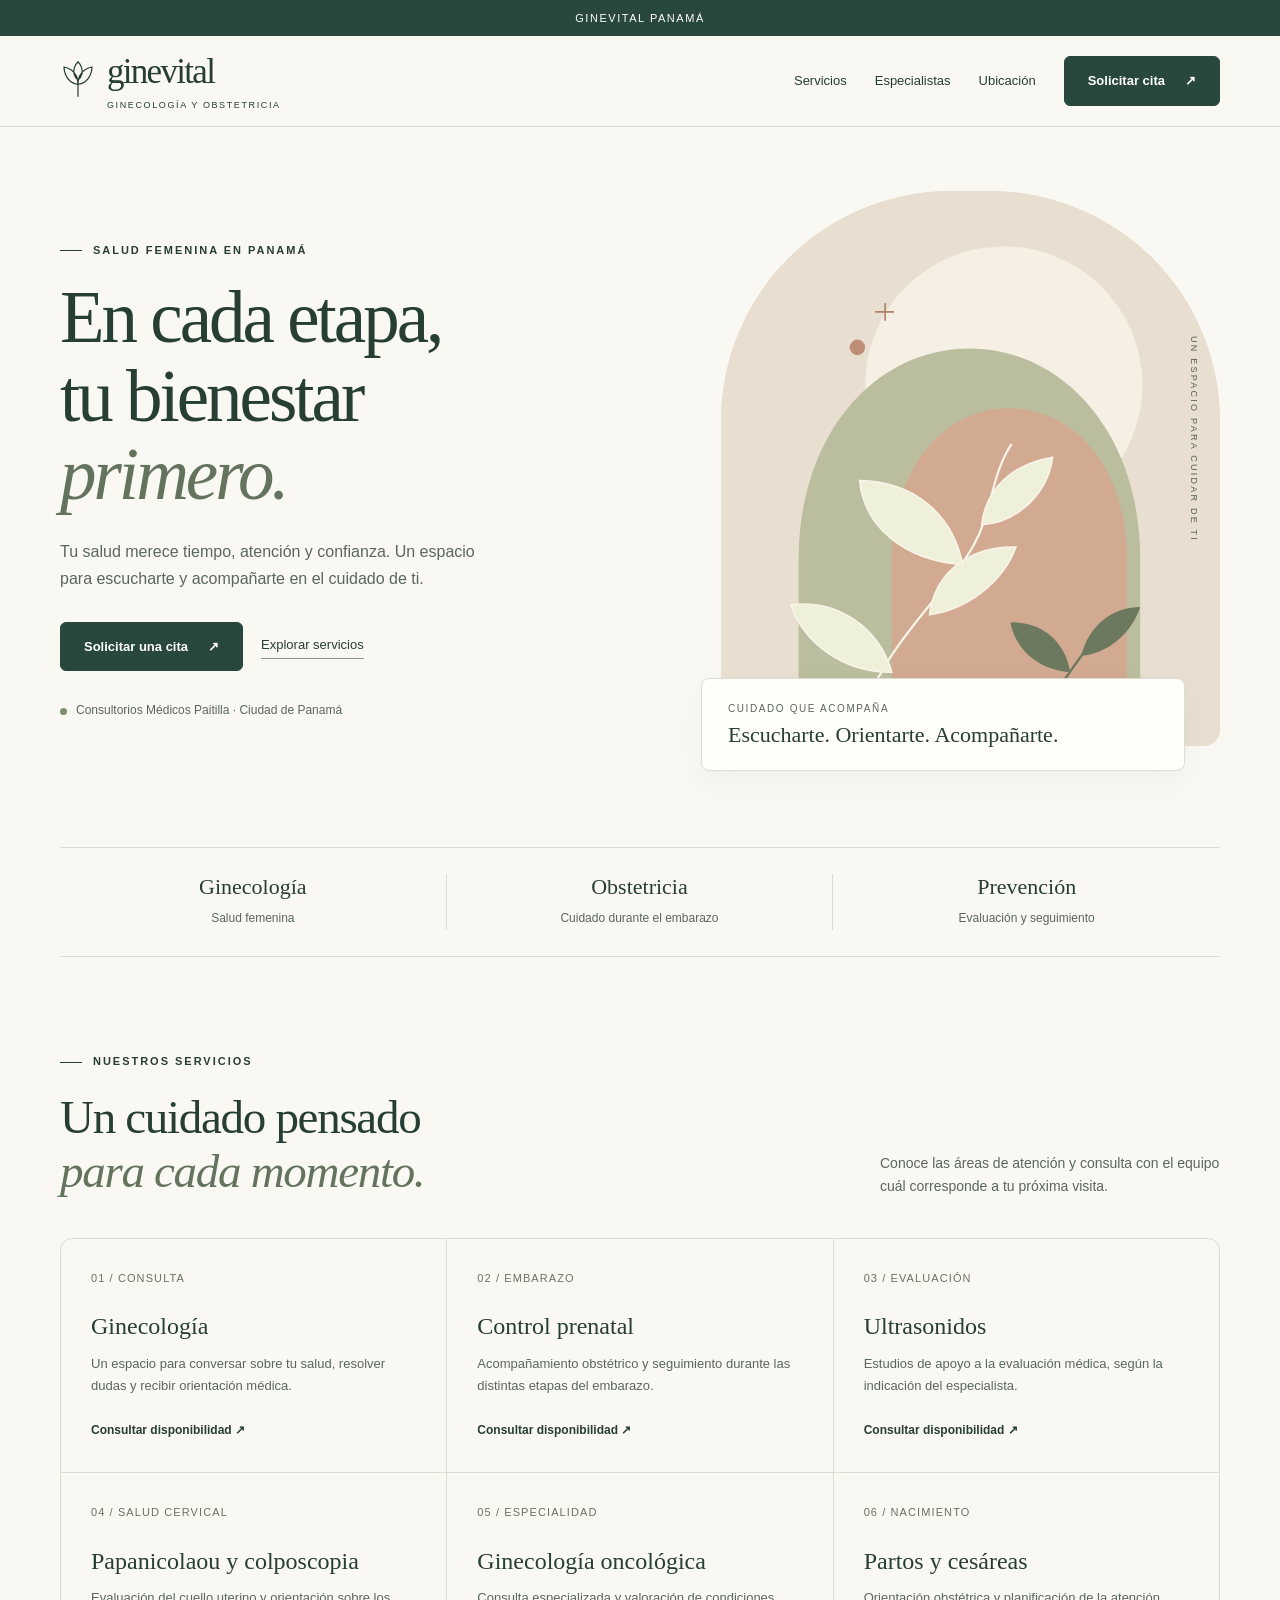
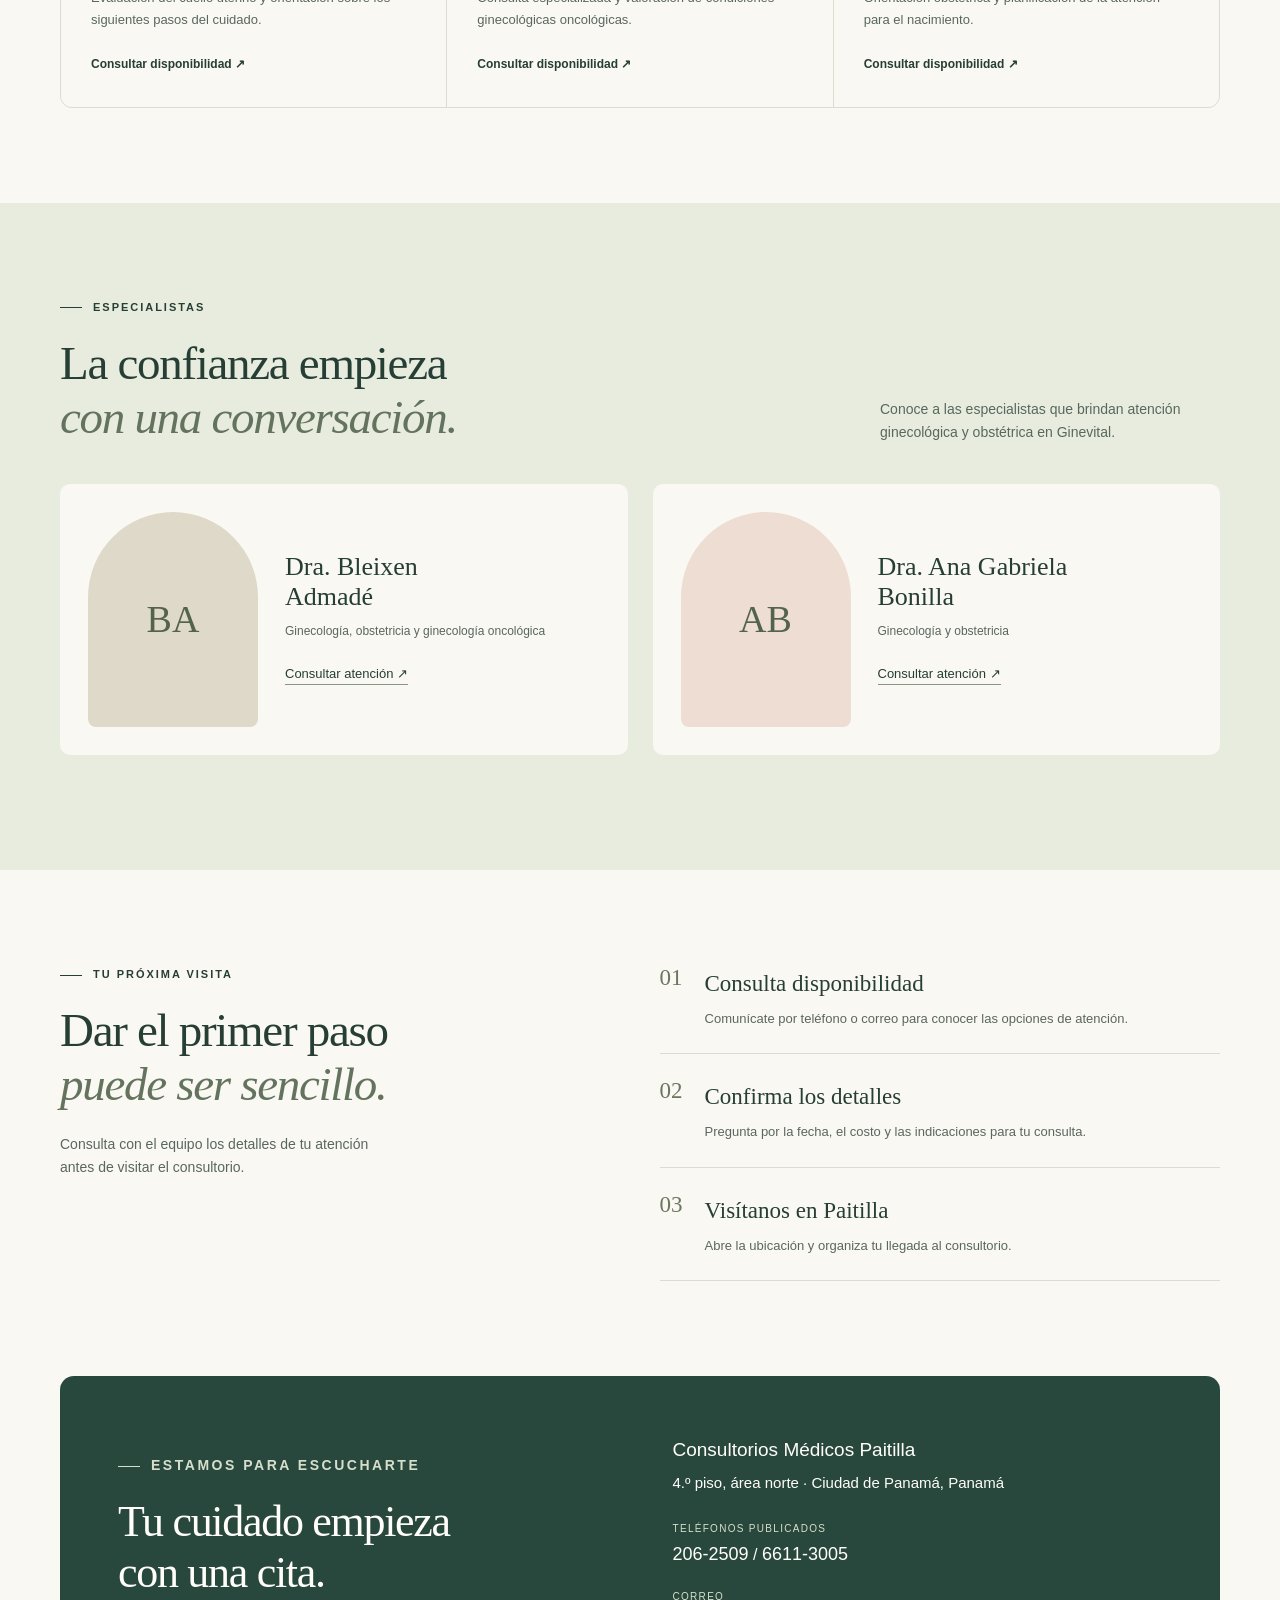
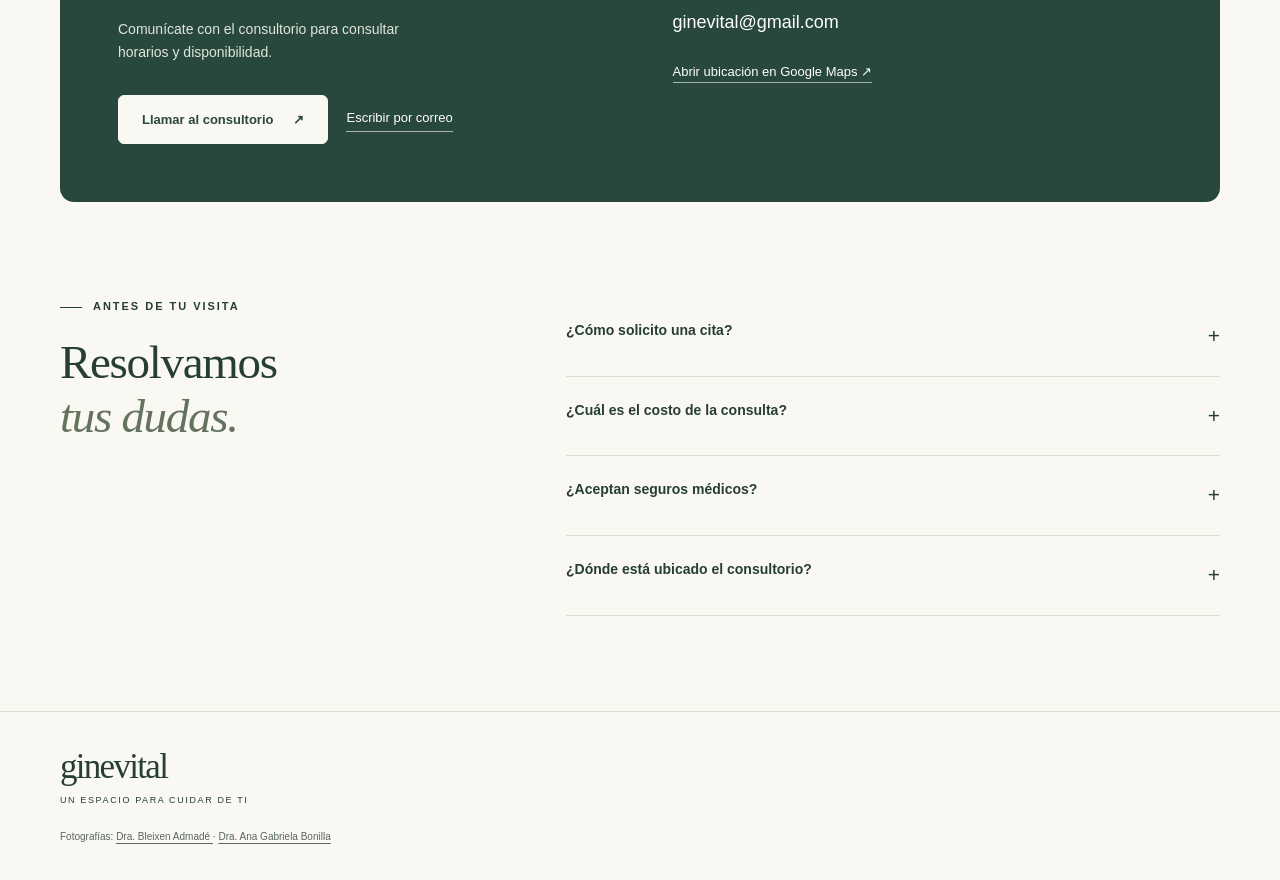
==== commit 58afb82b: "fix 1" ====
--- a/index.html
+++ b/index.html
@@ -924,7 +924,7 @@
   <a class="skip" href="#contenido">Saltar al contenido</a>
 
   <div class="proposal">
-    Ginevital Panamá · Propuesta de diseño web
+    Ginevital Panamá
   </div>
 
   <header>
@@ -1190,7 +1190,7 @@
         </div>
 
         <p class="demo-note">
-          Fotografías tomadas del directorio de Consultorios Médicos Paitilla.
+          
         </p>
       </div>
     </section>
@@ -1359,8 +1359,6 @@
         </a>
 
         <p>
-          Propuesta visual no oficial. Identidad gráfica, equipo,
-          servicios y contactos sujetos a aprobación de Ginevital.
         </p>
       </div>
 
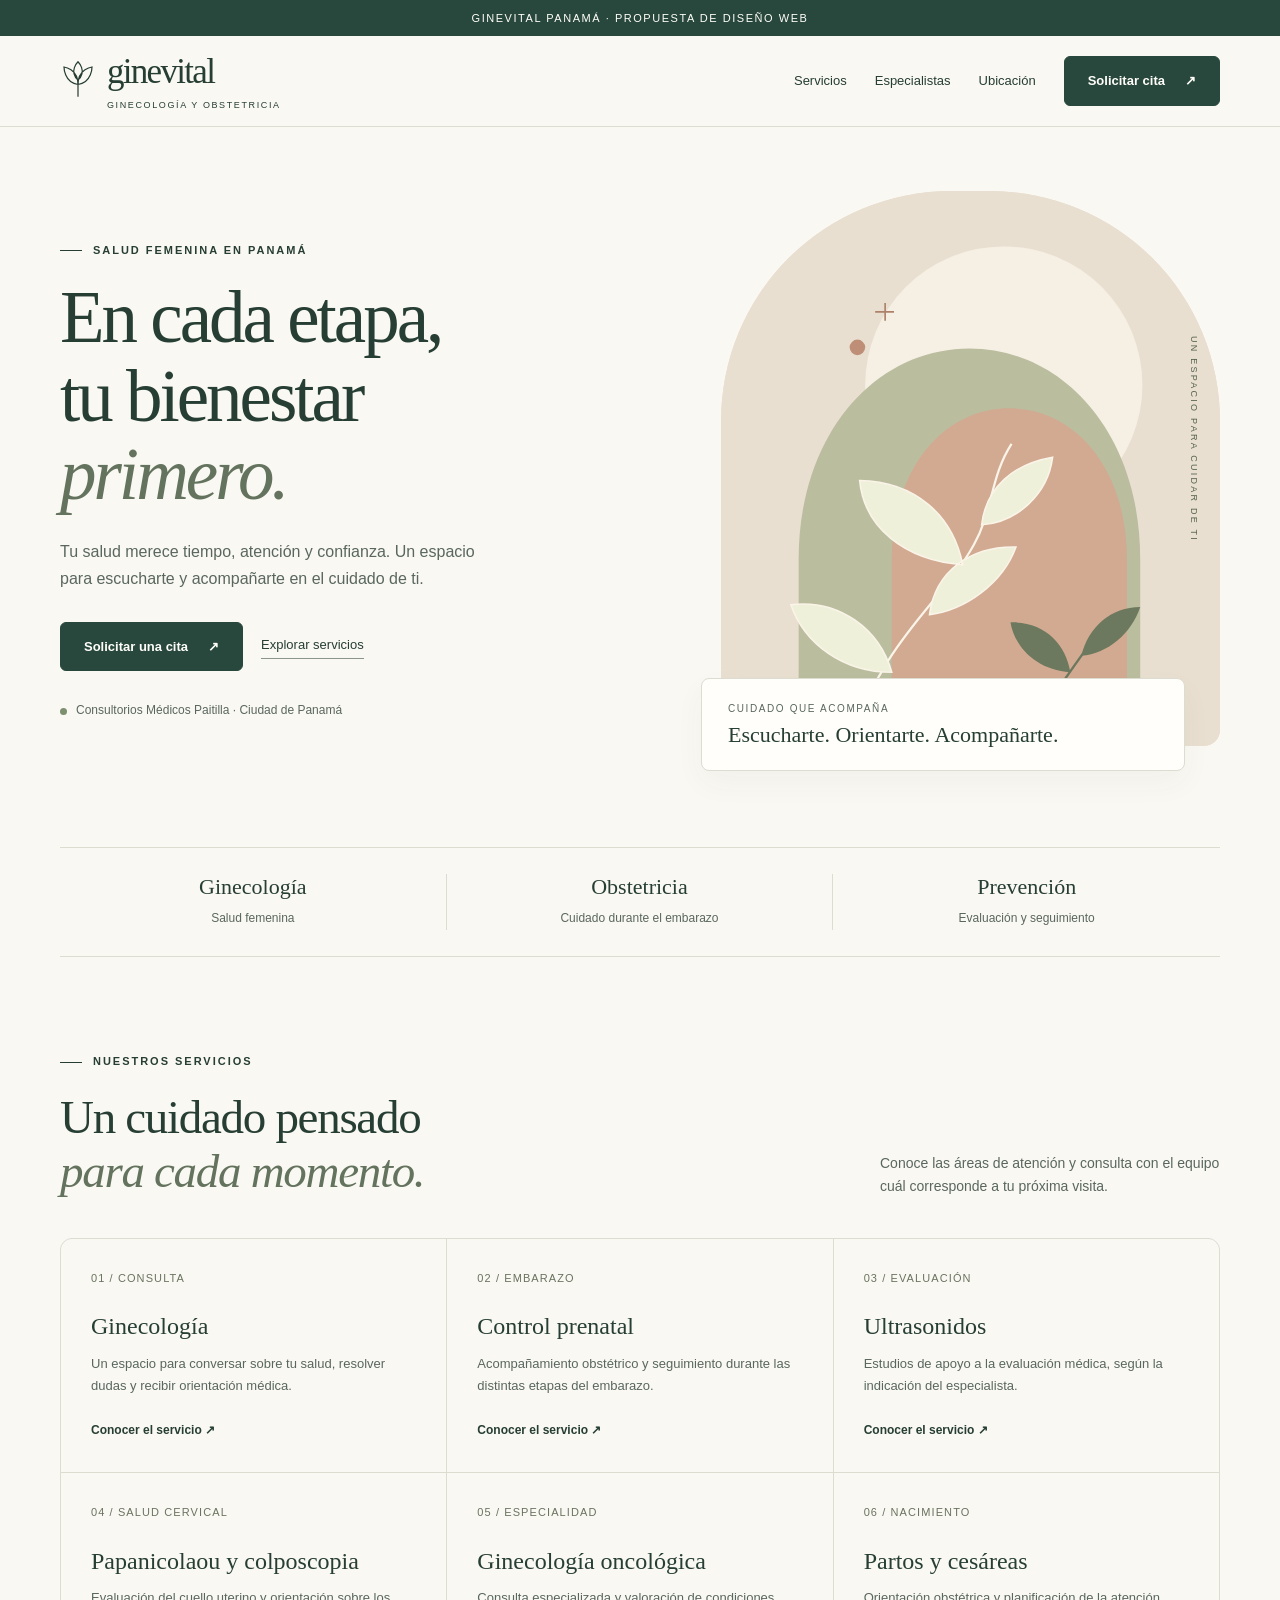
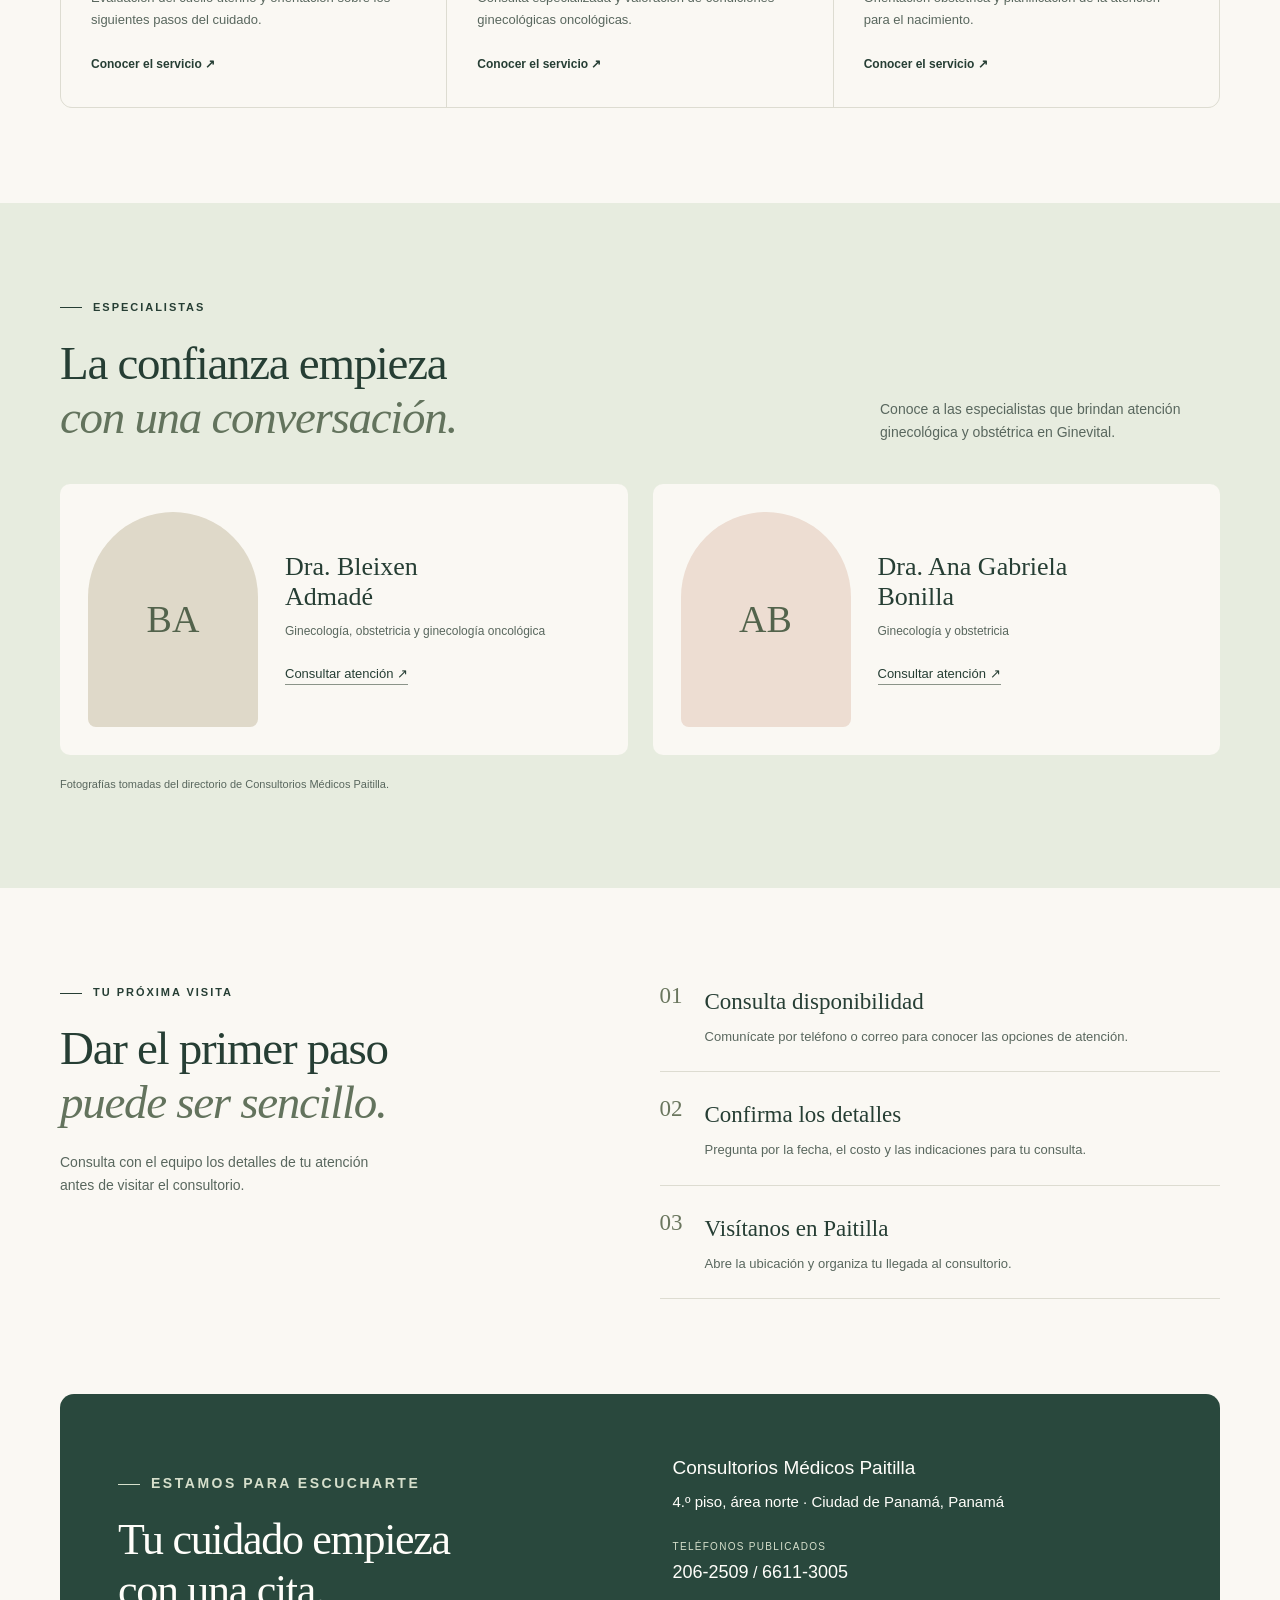
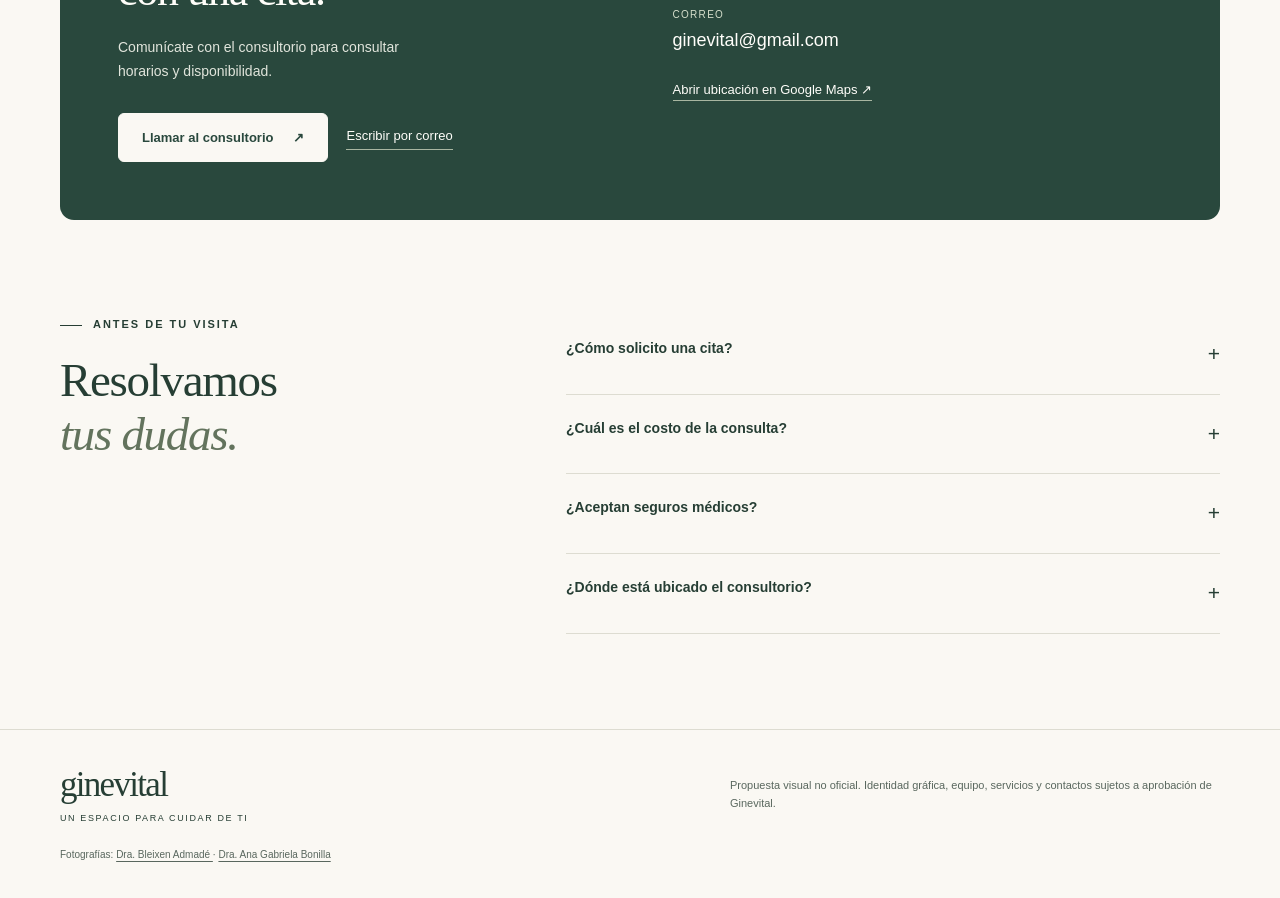
==== commit c577ddfc: "fix 2" ====
--- a/index.html
+++ b/index.html
@@ -924,7 +924,7 @@
   <a class="skip" href="#contenido">Saltar al contenido</a>
 
   <div class="proposal">
-    Ginevital Panamá
+    Ginevital Panamá · Propuesta de diseño web
   </div>
 
   <header>
@@ -1060,8 +1060,8 @@
             Un espacio para conversar sobre tu salud,
             resolver dudas y recibir orientación médica.
           </p>
-          <a href="#contacto">
-            Consultar disponibilidad <span aria-hidden="true">↗</span>
+          <a href="servicios/ginecologia.html" target="_blank" rel="noopener noreferrer">
+            Conocer el servicio <span aria-hidden="true">↗</span>
           </a>
         </article>
 
@@ -1072,8 +1072,8 @@
             Acompañamiento obstétrico y seguimiento
             durante las distintas etapas del embarazo.
           </p>
-          <a href="#contacto">
-            Consultar disponibilidad <span aria-hidden="true">↗</span>
+          <a href="servicios/control-prenatal.html" target="_blank" rel="noopener noreferrer">
+            Conocer el servicio <span aria-hidden="true">↗</span>
           </a>
         </article>
 
@@ -1084,8 +1084,8 @@
             Estudios de apoyo a la evaluación médica,
             según la indicación del especialista.
           </p>
-          <a href="#contacto">
-            Consultar disponibilidad <span aria-hidden="true">↗</span>
+          <a href="servicios/ultrasonidos.html" target="_blank" rel="noopener noreferrer">
+            Conocer el servicio <span aria-hidden="true">↗</span>
           </a>
         </article>
 
@@ -1096,8 +1096,8 @@
             Evaluación del cuello uterino y orientación
             sobre los siguientes pasos del cuidado.
           </p>
-          <a href="#contacto">
-            Consultar disponibilidad <span aria-hidden="true">↗</span>
+          <a href="servicios/papanicolaou-colposcopia.html" target="_blank" rel="noopener noreferrer">
+            Conocer el servicio <span aria-hidden="true">↗</span>
           </a>
         </article>
 
@@ -1108,8 +1108,8 @@
             Consulta especializada y valoración
             de condiciones ginecológicas oncológicas.
           </p>
-          <a href="#contacto">
-            Consultar disponibilidad <span aria-hidden="true">↗</span>
+          <a href="servicios/ginecologia-oncologica.html" target="_blank" rel="noopener noreferrer">
+            Conocer el servicio <span aria-hidden="true">↗</span>
           </a>
         </article>
 
@@ -1120,8 +1120,8 @@
             Orientación obstétrica y planificación
             de la atención para el nacimiento.
           </p>
-          <a href="#contacto">
-            Consultar disponibilidad <span aria-hidden="true">↗</span>
+          <a href="servicios/partos-cesareas.html" target="_blank" rel="noopener noreferrer">
+            Conocer el servicio <span aria-hidden="true">↗</span>
           </a>
         </article>
       </div>
@@ -1190,7 +1190,7 @@
         </div>
 
         <p class="demo-note">
-          
+          Fotografías tomadas del directorio de Consultorios Médicos Paitilla.
         </p>
       </div>
     </section>
@@ -1359,6 +1359,8 @@
         </a>
 
         <p>
+          Propuesta visual no oficial. Identidad gráfica, equipo,
+          servicios y contactos sujetos a aprobación de Ginevital.
         </p>
       </div>
 
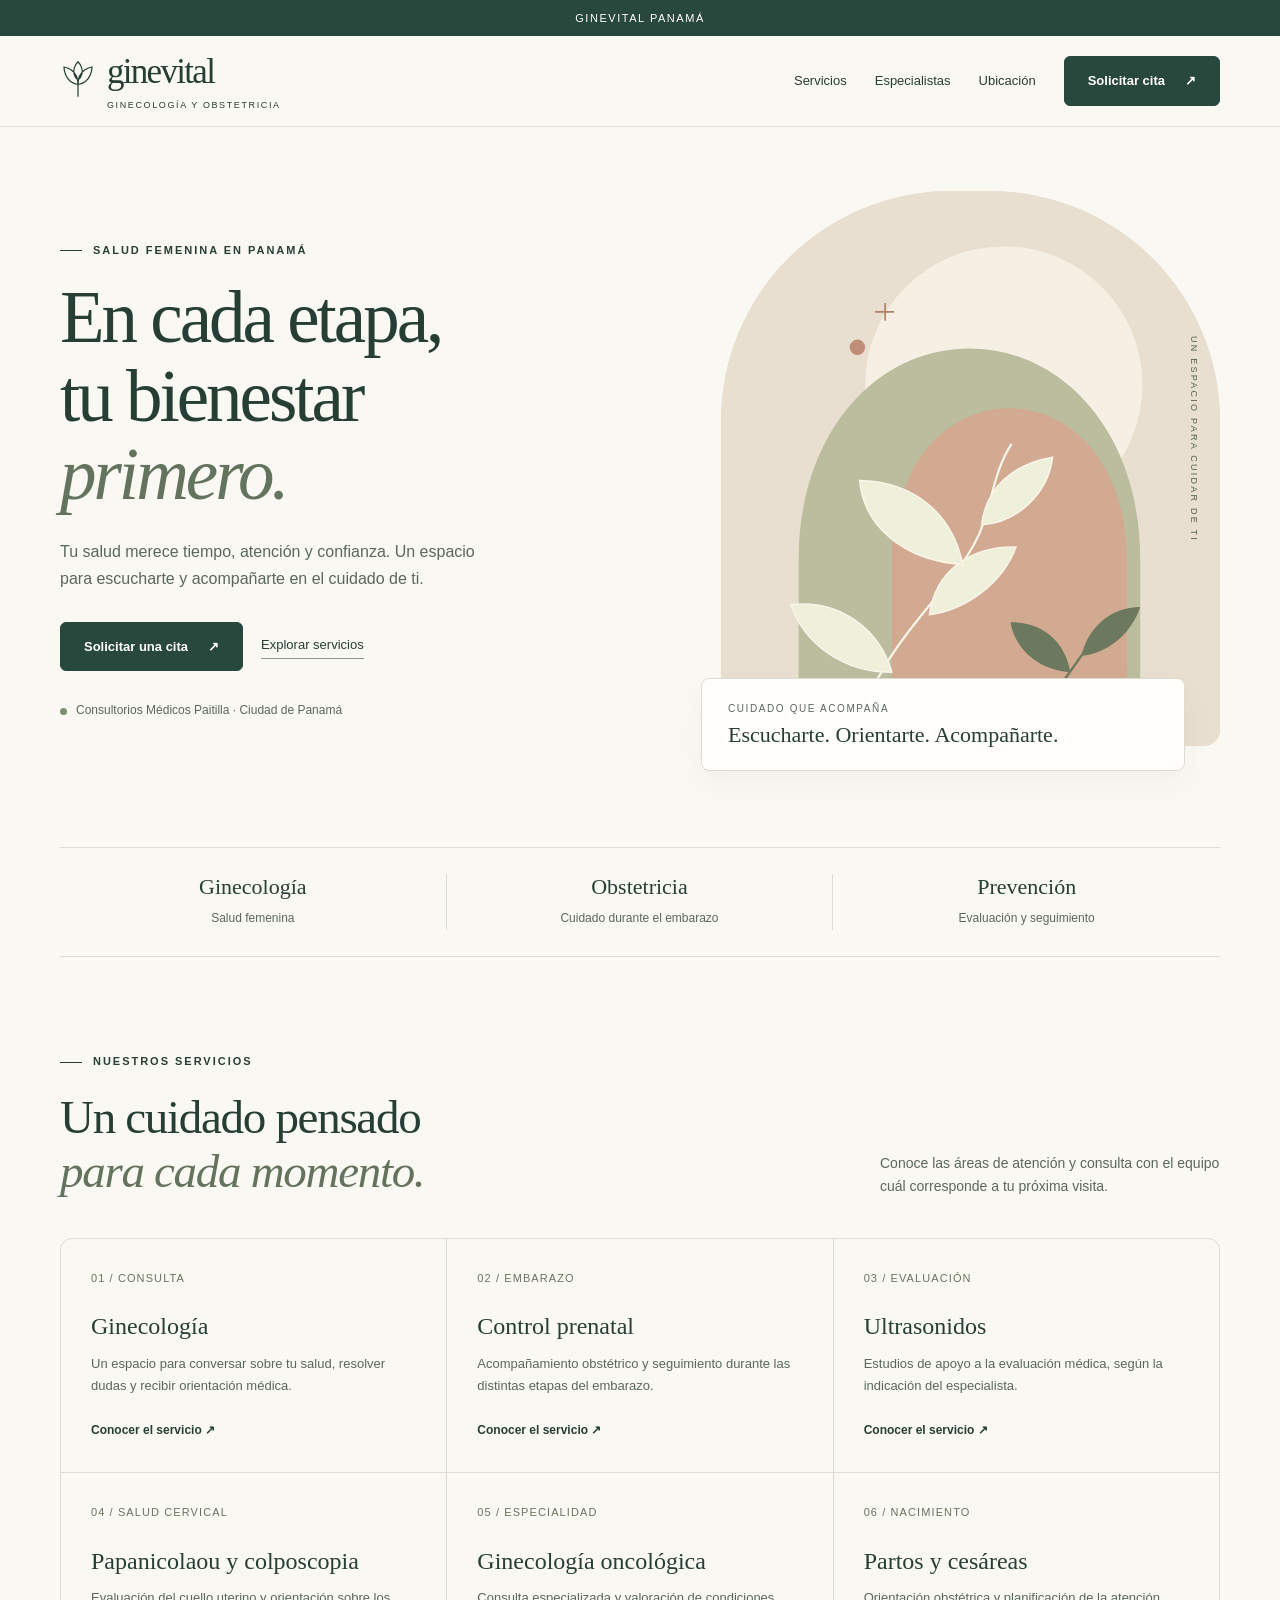
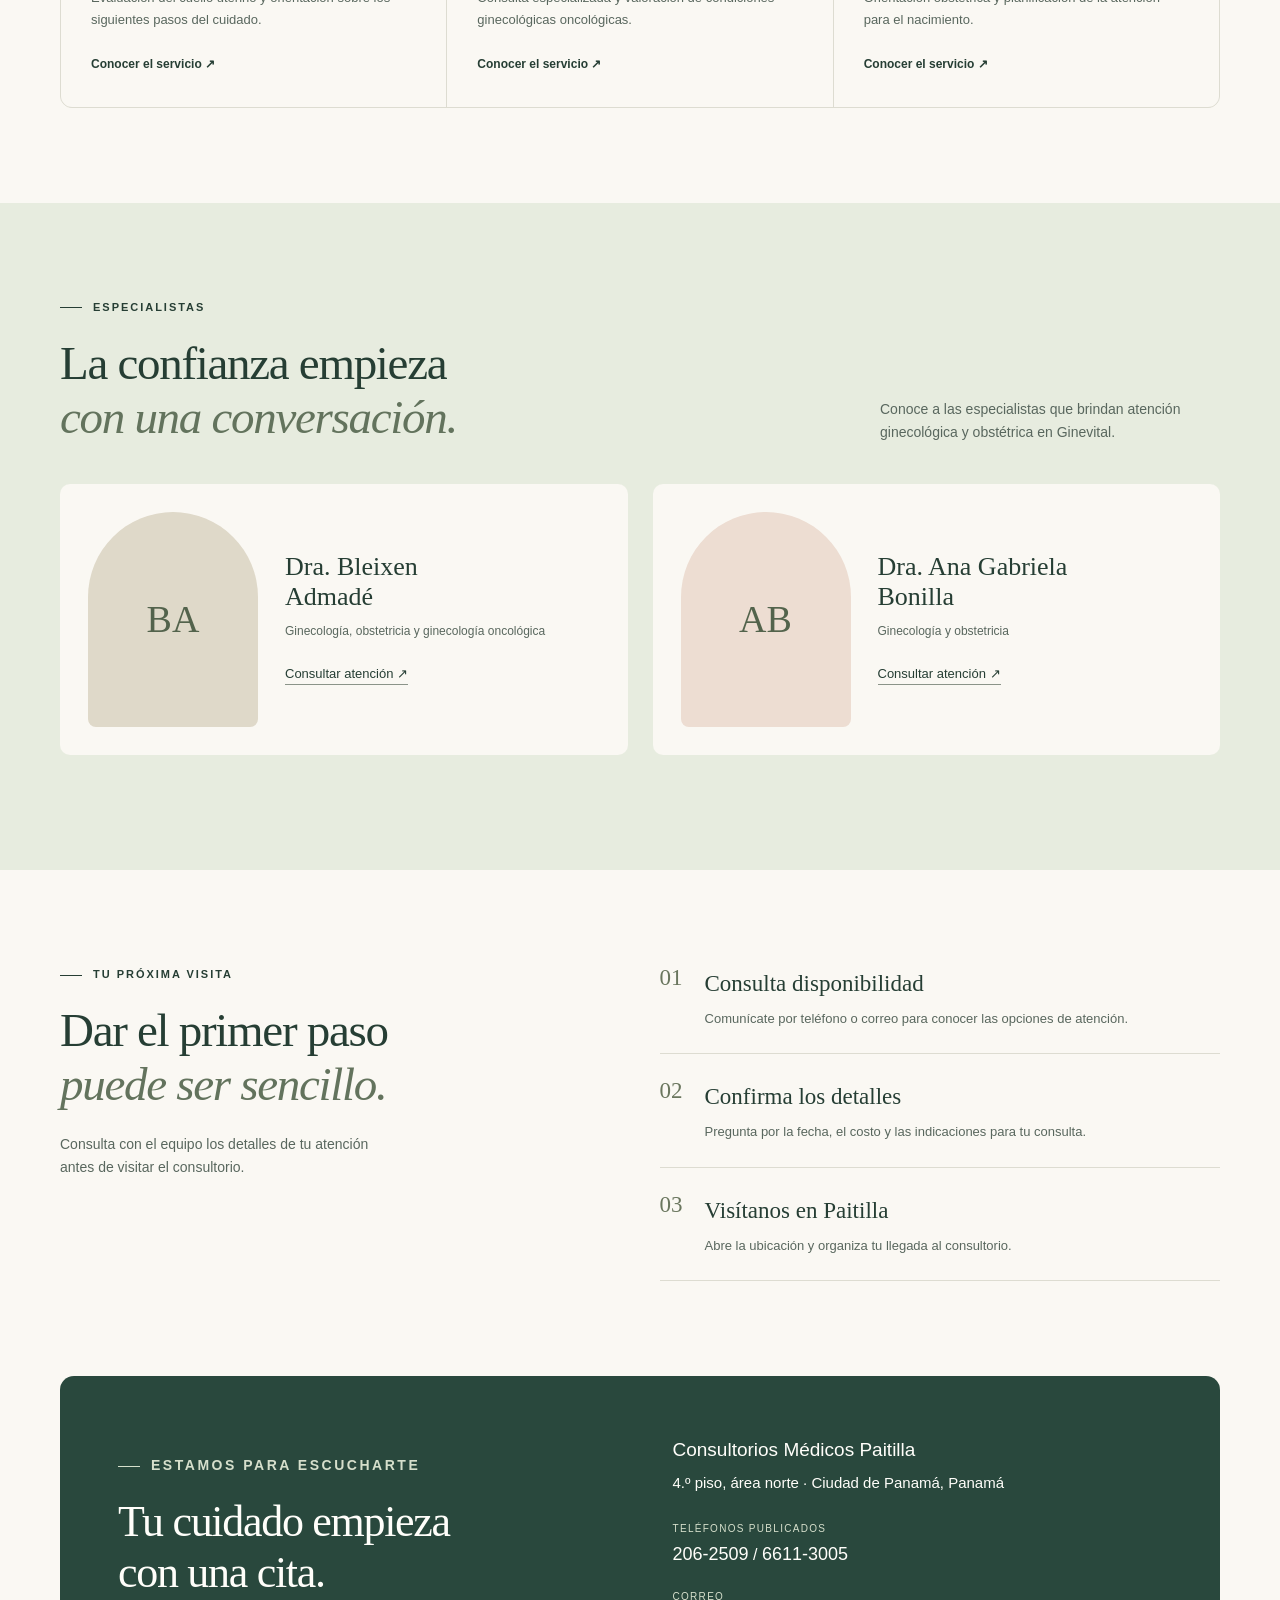
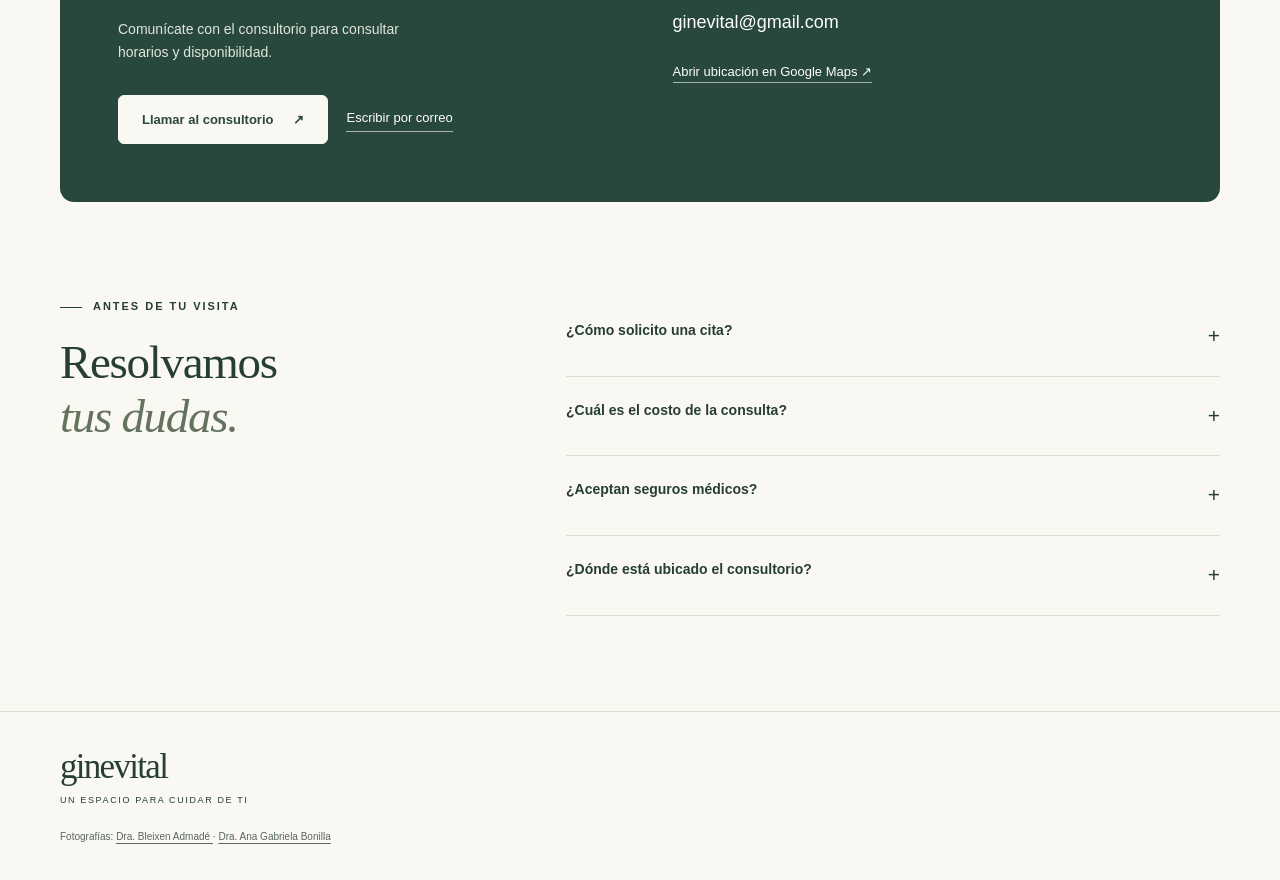
==== commit d62f220e: "fix 3" ====
--- a/index.html
+++ b/index.html
@@ -924,7 +924,7 @@
   <a class="skip" href="#contenido">Saltar al contenido</a>
 
   <div class="proposal">
-    Ginevital Panamá · Propuesta de diseño web
+    Ginevital Panamá
   </div>
 
   <header>
@@ -1190,7 +1190,6 @@
         </div>
 
         <p class="demo-note">
-          Fotografías tomadas del directorio de Consultorios Médicos Paitilla.
         </p>
       </div>
     </section>
@@ -1359,8 +1358,7 @@
         </a>
 
         <p>
-          Propuesta visual no oficial. Identidad gráfica, equipo,
-          servicios y contactos sujetos a aprobación de Ginevital.
+
         </p>
       </div>
 
